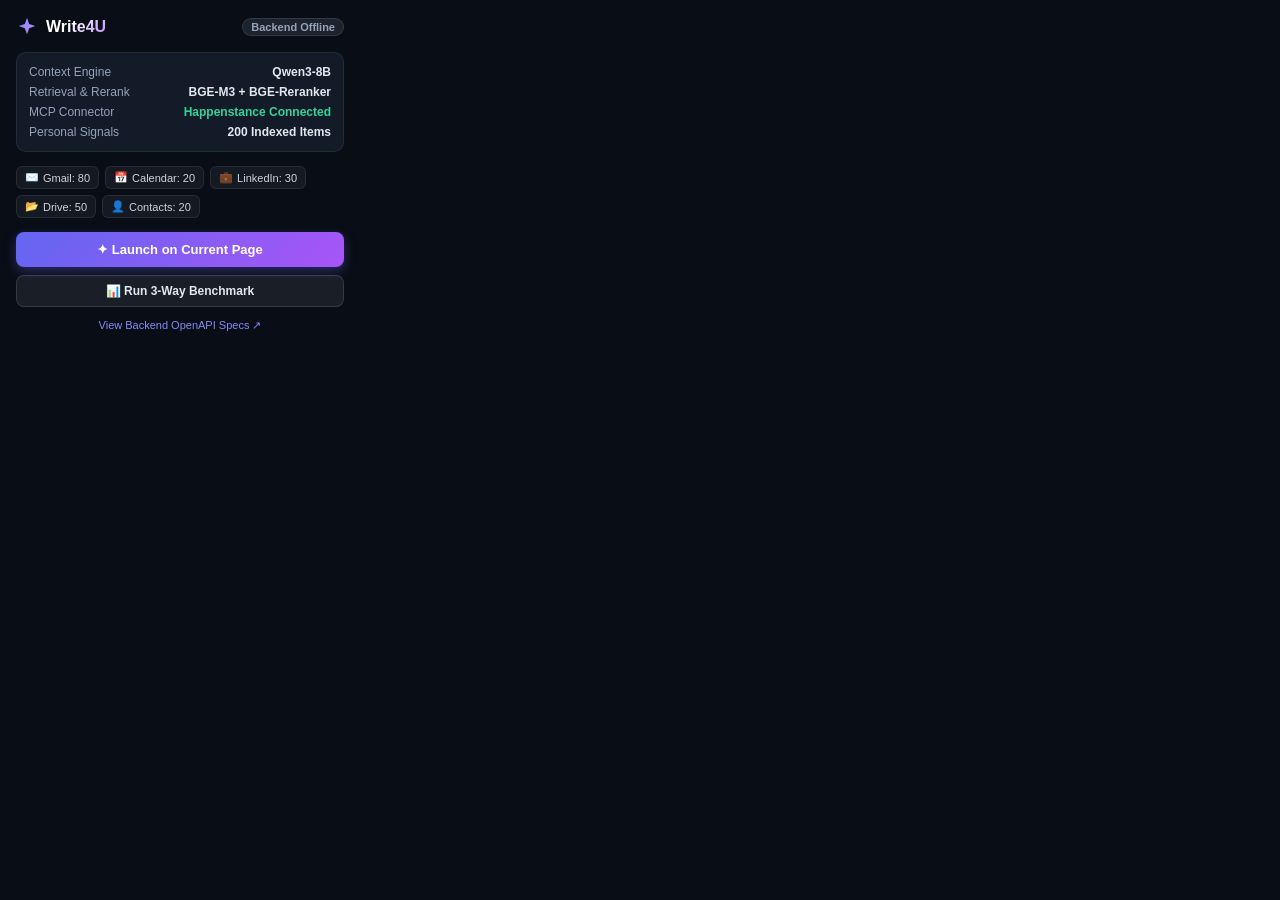
==== extension/popup/popup.html @ 5864dc2b "feat: initial release of Write4U open-weight personal context engine" ====
<!DOCTYPE html>
<html lang="en">
<head>
  <meta charset="UTF-8">
  <title>Write4U Extension</title>
  <link rel="stylesheet" href="popup.css">
</head>
<body>
  <div class="popup-container">
    <div class="popup-header">
      <div class="brand">
        <svg width="22" height="22" viewBox="0 0 24 24" fill="url(#pGrad)">
          <defs>
            <linearGradient id="pGrad" x1="0%" y1="0%" x2="100%" y2="100%">
              <stop offset="0%" stop-color="#818cf8"/>
              <stop offset="100%" stop-color="#c084fc"/>
            </linearGradient>
          </defs>
          <path d="M12 2L14.4 8.6L21 11L14.4 13.4L12 20L9.6 13.4L3 11L9.6 8.6L12 2Z"/>
        </svg>
        <span class="title">Write4U</span>
      </div>
      <span class="badge" id="engine-status">Checking...</span>
    </div>

    <div class="status-card">
      <div class="status-row">
        <span class="label">Context Engine</span>
        <span class="val" id="model-name">Qwen3-8B</span>
      </div>
      <div class="status-row">
        <span class="label">Retrieval & Rerank</span>
        <span class="val">BGE-M3 + BGE-Reranker</span>
      </div>
      <div class="status-row">
        <span class="label">MCP Connector</span>
        <span class="val" style="color: #34d399;">Happenstance Connected</span>
      </div>
      <div class="status-row">
        <span class="label">Personal Signals</span>
        <span class="val">200 Indexed Items</span>
      </div>
    </div>

    <!-- Source Breakdown Pill Grid -->
    <div class="sources-grid">
      <div class="source-chip"><span class="src-icon">✉️</span> Gmail: 80</div>
      <div class="source-chip"><span class="src-icon">📅</span> Calendar: 20</div>
      <div class="source-chip"><span class="src-icon">💼</span> LinkedIn: 30</div>
      <div class="source-chip"><span class="src-icon">📂</span> Drive: 50</div>
      <div class="source-chip"><span class="src-icon">👤</span> Contacts: 20</div>
    </div>

    <div class="action-buttons">
      <button class="primary-btn" id="open-active-tab-btn">
        ✦ Launch on Current Page
      </button>
      <button class="secondary-btn" id="run-benchmark-btn">
        📊 Run 3-Way Benchmark
      </button>
      <a href="http://127.0.0.1:8000/docs" target="_blank" class="text-link">
        View Backend OpenAPI Specs ↗
      </a>
    </div>

    <!-- Live Benchmark Result -->
    <div id="benchmark-view" class="benchmark-container" style="display: none;">
      <div class="bench-title">3-Way Benchmark Evaluation</div>
      <div id="bench-table-wrap"></div>
    </div>
  </div>

  <script src="popup.js"></script>
</body>
</html>
---- extension/popup/popup.css ----
body {
  margin: 0;
  padding: 0;
  width: 360px;
  background-color: #090d16;
  color: #f1f5f9;
  font-family: -apple-system, BlinkMacSystemFont, "Segoe UI", Roboto, sans-serif;
  user-select: none;
}

.popup-container {
  padding: 16px;
  display: flex;
  flex-direction: column;
  gap: 14px;
}

.popup-header {
  display: flex;
  align-items: center;
  justify-content: space-between;
}

.brand {
  display: flex;
  align-items: center;
  gap: 8px;
}

.title {
  font-size: 16px;
  font-weight: 700;
  background: linear-gradient(135deg, #ffffff 40%, #c084fc 100%);
  -webkit-background-clip: text;
  -webkit-text-fill-color: transparent;
}

.badge {
  font-size: 11px;
  font-weight: 600;
  padding: 2px 8px;
  border-radius: 12px;
  background: rgba(148, 163, 184, 0.15);
  color: #94a3b8;
  border: 1px solid rgba(255, 255, 255, 0.1);
}

.badge.online {
  background: rgba(34, 197, 94, 0.15);
  color: #4ade80;
  border-color: rgba(34, 197, 94, 0.3);
}

.status-card {
  background: rgba(30, 41, 59, 0.5);
  border: 1px solid rgba(255, 255, 255, 0.08);
  border-radius: 10px;
  padding: 12px;
  display: flex;
  flex-direction: column;
  gap: 6px;
}

.status-row {
  display: flex;
  justify-content: space-between;
  font-size: 12px;
}

.status-row .label {
  color: #94a3b8;
}

.status-row .val {
  font-weight: 600;
  color: #e2e8f0;
}

.sources-grid {
  display: flex;
  flex-wrap: wrap;
  gap: 6px;
}

.source-chip {
  background: rgba(255, 255, 255, 0.05);
  border: 1px solid rgba(255, 255, 255, 0.08);
  padding: 4px 8px;
  border-radius: 6px;
  font-size: 11px;
  color: #cbd5e1;
  display: flex;
  align-items: center;
  gap: 4px;
}

.action-buttons {
  display: flex;
  flex-direction: column;
  gap: 8px;
}

.primary-btn {
  background: linear-gradient(135deg, #6366f1 0%, #a855f7 100%);
  color: #ffffff;
  border: none;
  font-size: 13px;
  font-weight: 600;
  padding: 10px;
  border-radius: 8px;
  cursor: pointer;
  box-shadow: 0 4px 12px rgba(99, 102, 241, 0.35);
  transition: all 0.15s;
}

.primary-btn:hover {
  filter: brightness(1.1);
}

.secondary-btn {
  background: rgba(255, 255, 255, 0.07);
  border: 1px solid rgba(255, 255, 255, 0.12);
  color: #e2e8f0;
  font-size: 12px;
  font-weight: 600;
  padding: 8px;
  border-radius: 8px;
  cursor: pointer;
  transition: all 0.15s;
}

.secondary-btn:hover {
  background: rgba(255, 255, 255, 0.12);
}

.text-link {
  text-align: center;
  font-size: 11px;
  color: #818cf8;
  text-decoration: none;
  margin-top: 4px;
}

.text-link:hover {
  text-decoration: underline;
}

.benchmark-container {
  background: rgba(15, 23, 42, 0.9);
  border: 1px solid rgba(99, 102, 241, 0.3);
  border-radius: 8px;
  padding: 10px;
  font-size: 11px;
}

.bench-title {
  font-weight: 700;
  color: #c084fc;
  margin-bottom: 6px;
}

.bench-table {
  width: 100%;
  border-collapse: collapse;
  font-size: 10px;
}

.bench-table th, .bench-table td {
  padding: 4px 6px;
  text-align: left;
  border-bottom: 1px solid rgba(255, 255, 255, 0.08);
}

.bench-table th {
  color: #94a3b8;
}
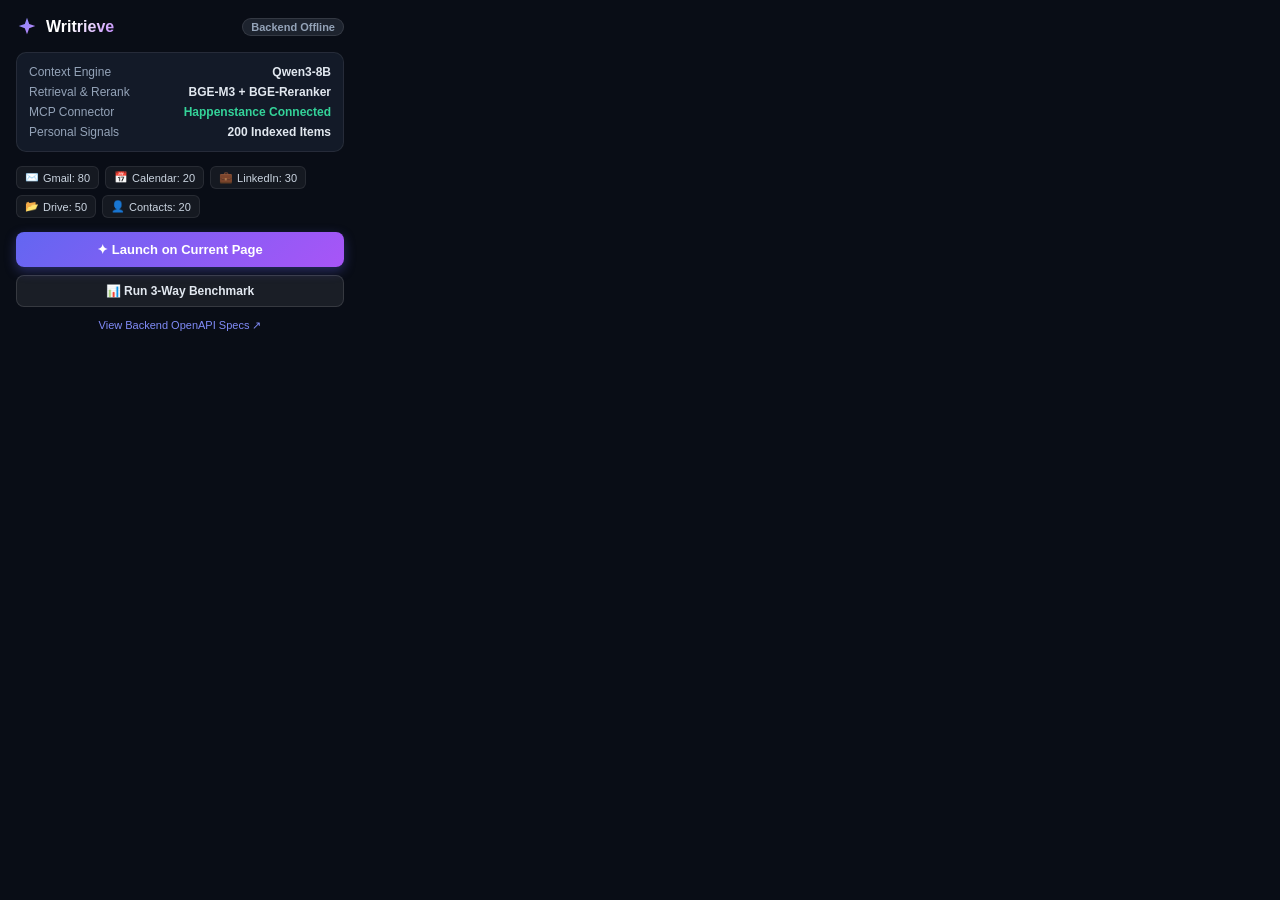
==== commit 21a7a955: "chore: update project and extension branding to Writrieve" ====
--- a/extension/popup/popup.html
+++ b/extension/popup/popup.html
@@ -2,7 +2,7 @@
 <html lang="en">
 <head>
   <meta charset="UTF-8">
-  <title>Write4U Extension</title>
+  <title>Writrieve Extension</title>
   <link rel="stylesheet" href="popup.css">
 </head>
 <body>
@@ -18,7 +18,7 @@
           </defs>
           <path d="M12 2L14.4 8.6L21 11L14.4 13.4L12 20L9.6 13.4L3 11L9.6 8.6L12 2Z"/>
         </svg>
-        <span class="title">Write4U</span>
+        <span class="title">Writrieve</span>
       </div>
       <span class="badge" id="engine-status">Checking...</span>
     </div>
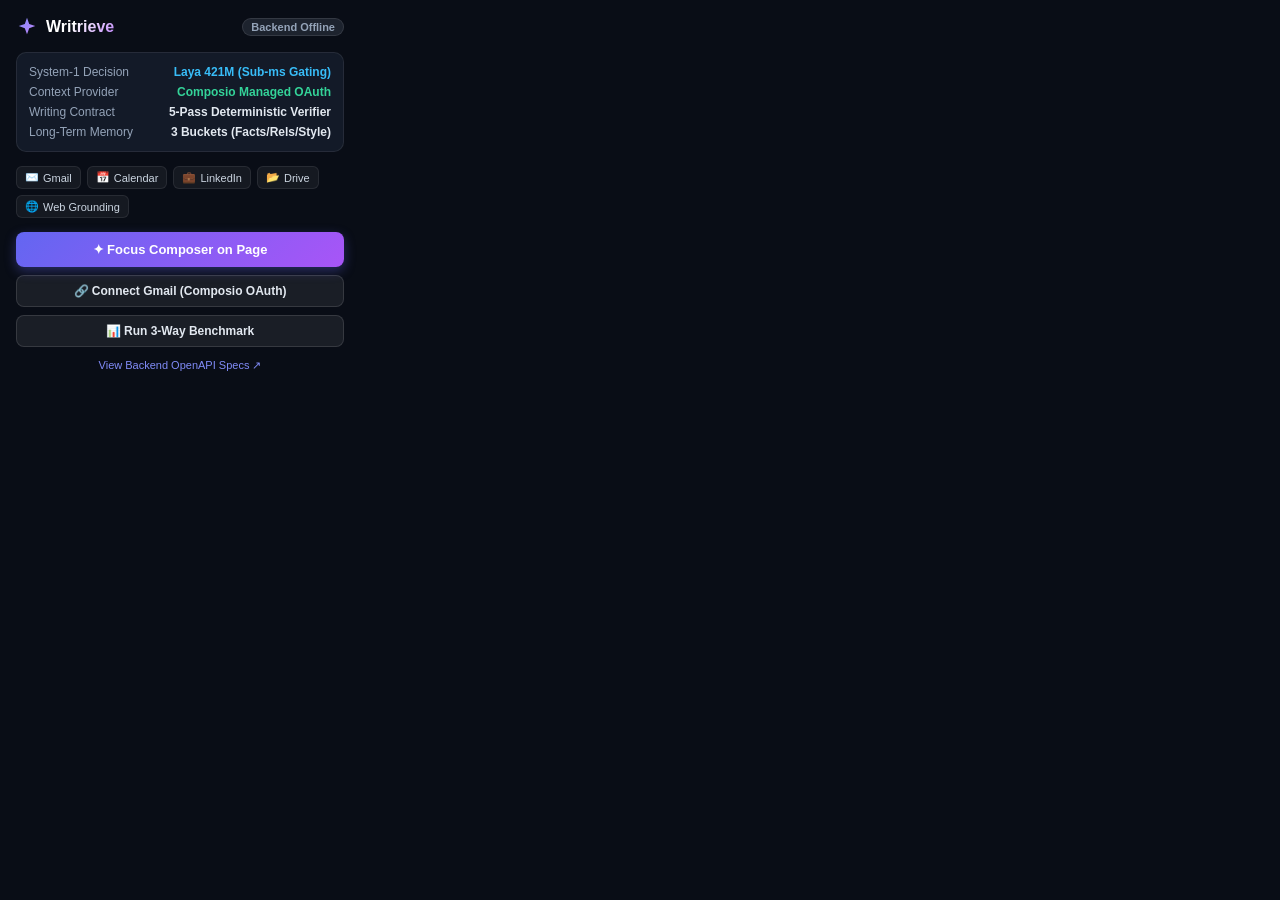
==== commit 81f1c93d: "feat: replace old popup techstack with modern Composio OAuth, Laya System-1, and inline describe bar" ====
--- a/extension/popup/popup.html
+++ b/extension/popup/popup.html
@@ -23,37 +23,41 @@
       <span class="badge" id="engine-status">Checking...</span>
     </div>
 
+    <!-- Modern Architecture Status Card -->
     <div class="status-card">
       <div class="status-row">
-        <span class="label">Context Engine</span>
-        <span class="val" id="model-name">Qwen3-8B</span>
+        <span class="label">System-1 Decision</span>
+        <span class="val" style="color: #38bdf8;">Laya 421M (Sub-ms Gating)</span>
       </div>
       <div class="status-row">
-        <span class="label">Retrieval & Rerank</span>
-        <span class="val">BGE-M3 + BGE-Reranker</span>
+        <span class="label">Context Provider</span>
+        <span class="val" style="color: #34d399;" id="provider-status">Composio Managed OAuth</span>
       </div>
       <div class="status-row">
-        <span class="label">MCP Connector</span>
-        <span class="val" style="color: #34d399;">Happenstance Connected</span>
+        <span class="label">Writing Contract</span>
+        <span class="val">5-Pass Deterministic Verifier</span>
       </div>
       <div class="status-row">
-        <span class="label">Personal Signals</span>
-        <span class="val">200 Indexed Items</span>
+        <span class="label">Long-Term Memory</span>
+        <span class="val" id="memory-stat">3 Buckets (Facts/Rels/Style)</span>
       </div>
     </div>
 
-    <!-- Source Breakdown Pill Grid -->
+    <!-- Active Connected Sources Grid -->
     <div class="sources-grid">
-      <div class="source-chip"><span class="src-icon">✉️</span> Gmail: 80</div>
-      <div class="source-chip"><span class="src-icon">📅</span> Calendar: 20</div>
-      <div class="source-chip"><span class="src-icon">💼</span> LinkedIn: 30</div>
-      <div class="source-chip"><span class="src-icon">📂</span> Drive: 50</div>
-      <div class="source-chip"><span class="src-icon">👤</span> Contacts: 20</div>
+      <div class="source-chip"><span class="src-icon">✉️</span> Gmail</div>
+      <div class="source-chip"><span class="src-icon">📅</span> Calendar</div>
+      <div class="source-chip"><span class="src-icon">💼</span> LinkedIn</div>
+      <div class="source-chip"><span class="src-icon">📂</span> Drive</div>
+      <div class="source-chip"><span class="src-icon">🌐</span> Web Grounding</div>
     </div>
 
     <div class="action-buttons">
       <button class="primary-btn" id="open-active-tab-btn">
-        ✦ Launch on Current Page
+        ✦ Focus Composer on Page
+      </button>
+      <button class="secondary-btn" id="connect-composio-btn">
+        🔗 Connect Gmail (Composio OAuth)
       </button>
       <button class="secondary-btn" id="run-benchmark-btn">
         📊 Run 3-Way Benchmark
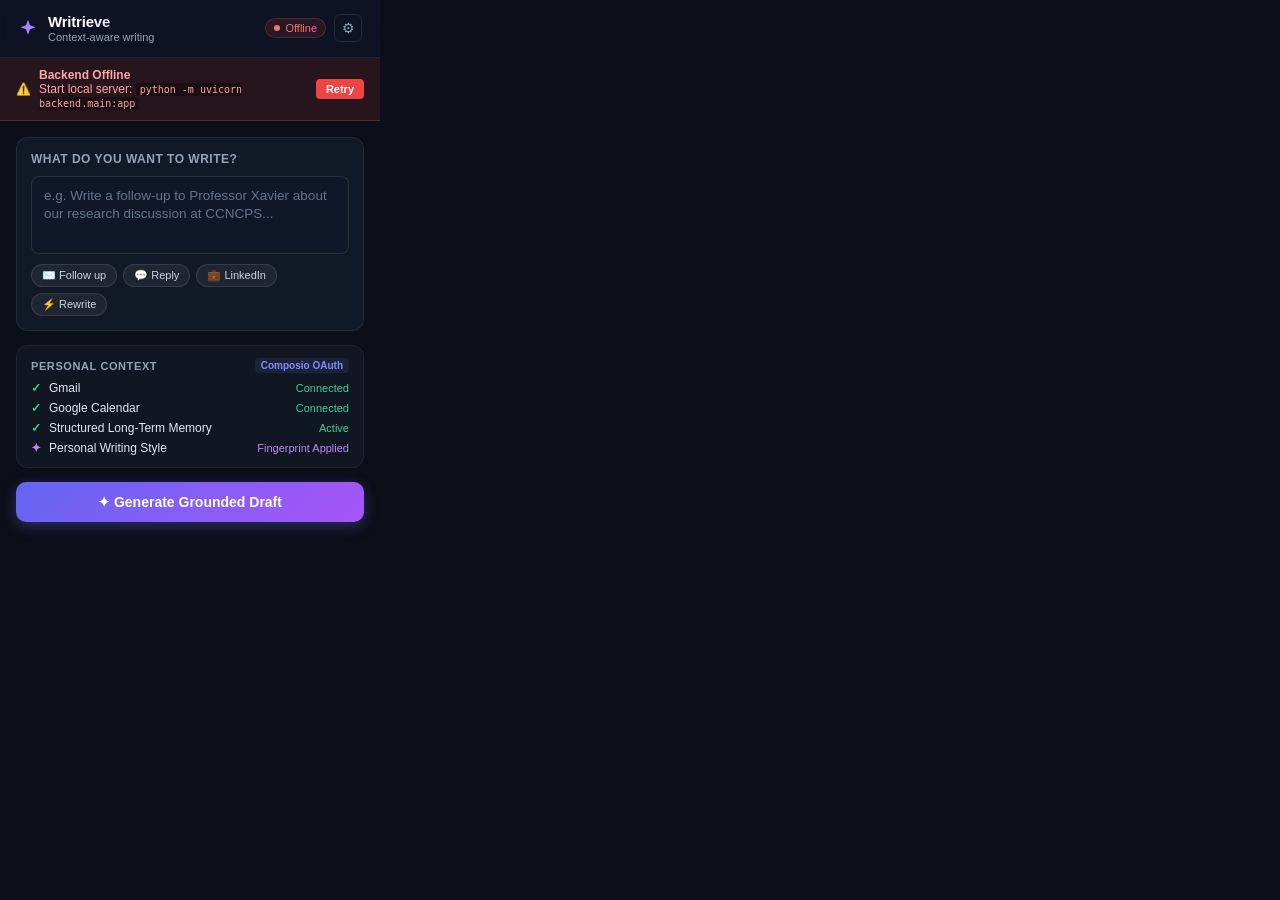
==== commit 338bee54: "feat: complete UI/UX overhaul with 3-state AI writing workspace, zero browser alerts, and drawer set" ====
--- a/extension/popup/popup.html
+++ b/extension/popup/popup.html
@@ -2,76 +2,264 @@
 <html lang="en">
 <head>
   <meta charset="UTF-8">
-  <title>Writrieve Extension</title>
+  <title>Writrieve — Context-Aware Writing</title>
   <link rel="stylesheet" href="popup.css">
 </head>
 <body>
-  <div class="popup-container">
-    <div class="popup-header">
-      <div class="brand">
-        <svg width="22" height="22" viewBox="0 0 24 24" fill="url(#pGrad)">
+  <div class="popup-wrapper">
+    <!-- Top Header -->
+    <header class="app-header">
+      <div class="brand-group">
+        <svg class="brand-icon" width="20" height="20" viewBox="0 0 24 24" fill="url(#brandGrad)">
           <defs>
-            <linearGradient id="pGrad" x1="0%" y1="0%" x2="100%" y2="100%">
+            <linearGradient id="brandGrad" x1="0%" y1="0%" x2="100%" y2="100%">
               <stop offset="0%" stop-color="#818cf8"/>
               <stop offset="100%" stop-color="#c084fc"/>
             </linearGradient>
           </defs>
           <path d="M12 2L14.4 8.6L21 11L14.4 13.4L12 20L9.6 13.4L3 11L9.6 8.6L12 2Z"/>
         </svg>
-        <span class="title">Writrieve</span>
-      </div>
-      <span class="badge" id="engine-status">Checking...</span>
+        <div>
+          <h1 class="brand-name">Writrieve</h1>
+          <span class="brand-sub">Context-aware writing</span>
+        </div>
+      </div>
+
+      <div class="header-actions">
+        <span class="status-indicator online" id="status-indicator">
+          <span class="status-dot"></span>
+          <span id="status-text">Ready</span>
+        </span>
+        <button class="icon-btn" id="toggle-settings-btn" title="Settings & Developer Tools">⚙</button>
+      </div>
+    </header>
+
+    <!-- Inline Offline Banner (Only visible if backend is unreachable) -->
+    <div class="inline-offline-banner" id="offline-banner" style="display: none;">
+      <div class="banner-content">
+        <span class="banner-icon">⚠️</span>
+        <div>
+          <strong>Backend Offline</strong>
+          <p>Start local server: <code>python -m uvicorn backend.main:app</code></p>
+        </div>
+      </div>
+      <button class="banner-retry-btn" id="retry-backend-btn">Retry</button>
     </div>
 
-    <!-- Modern Architecture Status Card -->
-    <div class="status-card">
-      <div class="status-row">
-        <span class="label">System-1 Decision</span>
-        <span class="val" style="color: #38bdf8;">Laya 421M (Sub-ms Gating)</span>
-      </div>
-      <div class="status-row">
-        <span class="label">Context Provider</span>
-        <span class="val" style="color: #34d399;" id="provider-status">Composio Managed OAuth</span>
-      </div>
-      <div class="status-row">
-        <span class="label">Writing Contract</span>
-        <span class="val">5-Pass Deterministic Verifier</span>
-      </div>
-      <div class="status-row">
-        <span class="label">Long-Term Memory</span>
-        <span class="val" id="memory-stat">3 Buckets (Facts/Rels/Style)</span>
-      </div>
-    </div>
-
-    <!-- Active Connected Sources Grid -->
-    <div class="sources-grid">
-      <div class="source-chip"><span class="src-icon">✉️</span> Gmail</div>
-      <div class="source-chip"><span class="src-icon">📅</span> Calendar</div>
-      <div class="source-chip"><span class="src-icon">💼</span> LinkedIn</div>
-      <div class="source-chip"><span class="src-icon">📂</span> Drive</div>
-      <div class="source-chip"><span class="src-icon">🌐</span> Web Grounding</div>
-    </div>
-
-    <div class="action-buttons">
-      <button class="primary-btn" id="open-active-tab-btn">
-        ✦ Focus Composer on Page
-      </button>
-      <button class="secondary-btn" id="connect-composio-btn">
-        🔗 Connect Gmail (Composio OAuth)
-      </button>
-      <button class="secondary-btn" id="run-benchmark-btn">
-        📊 Run 3-Way Benchmark
-      </button>
-      <a href="http://127.0.0.1:8000/docs" target="_blank" class="text-link">
-        View Backend OpenAPI Specs ↗
-      </a>
-    </div>
-
-    <!-- Live Benchmark Result -->
-    <div id="benchmark-view" class="benchmark-container" style="display: none;">
-      <div class="bench-title">3-Way Benchmark Evaluation</div>
-      <div id="bench-table-wrap"></div>
-    </div>
+    <!-- Inline Toast Notification (Non-blocking) -->
+    <div class="inline-toast" id="inline-toast" style="display: none;"></div>
+
+    <!-- MAIN VIEW CONTAINER -->
+    <main class="main-container" id="main-view">
+      
+      <!-- STATE 1: EMPTY / INPUT STATE -->
+      <section class="state-panel active" id="state-input">
+        <div class="input-card">
+          <label class="card-label">What do you want to write?</label>
+          <textarea 
+            id="task-prompt-input" 
+            class="task-textarea" 
+            placeholder="e.g. Write a follow-up to Professor Xavier about our research discussion at CCNCPS..."
+            rows="3"
+          ></textarea>
+          
+          <div class="quick-actions">
+            <button class="action-chip" data-prompt="Follow up with Professor Xavier regarding our research discussion at CCNCPS.">✉️ Follow up</button>
+            <button class="action-chip" data-prompt="Reply confirming I reviewed the latest benchmark results and propose a sync.">💬 Reply</button>
+            <button class="action-chip" data-prompt="Write a concise LinkedIn post about presenting FieldChain at CCNCPS in Dubai.">💼 LinkedIn</button>
+            <button class="action-chip" data-prompt="Rewrite this message to be more concise and academic.">⚡ Rewrite</button>
+          </div>
+        </div>
+
+        <!-- Live Context Summary Card -->
+        <div class="context-card">
+          <div class="context-header">
+            <span class="context-title">PERSONAL CONTEXT</span>
+            <span class="context-badge">Composio OAuth</span>
+          </div>
+
+          <div class="context-items-list">
+            <div class="context-item">
+              <span class="item-check">✓</span>
+              <span class="item-name">Gmail</span>
+              <span class="item-status connected">Connected</span>
+            </div>
+            <div class="context-item">
+              <span class="item-check">✓</span>
+              <span class="item-name">Google Calendar</span>
+              <span class="item-status connected">Connected</span>
+            </div>
+            <div class="context-item">
+              <span class="item-check">✓</span>
+              <span class="item-name">Structured Long-Term Memory</span>
+              <span class="item-status connected" id="memory-pill">Active</span>
+            </div>
+            <div class="context-item">
+              <span class="item-sparkle">✦</span>
+              <span class="item-name">Personal Writing Style</span>
+              <span class="item-status style">Fingerprint Applied</span>
+            </div>
+          </div>
+        </div>
+
+        <button class="primary-cta-btn" id="generate-draft-btn">
+          <span>✦ Generate Grounded Draft</span>
+        </button>
+      </section>
+
+      <!-- STATE 2: THINKING / PROGRESS STATE -->
+      <section class="state-panel" id="state-thinking" style="display: none;">
+        <div class="thinking-header">
+          <div class="thinking-spinner"></div>
+          <div>
+            <h2 class="thinking-title" id="thinking-task-name">Retrieving your context...</h2>
+            <p class="thinking-sub">Grounded via Composio and verified evidence</p>
+          </div>
+        </div>
+
+        <div class="steps-checklist">
+          <div class="step-row done" id="step-1">
+            <span class="step-icon">✓</span>
+            <span class="step-label">Task understood & blueprint configured</span>
+          </div>
+          <div class="step-row done" id="step-2">
+            <span class="step-icon">✓</span>
+            <span class="step-label" id="step-gmail-text">Found 3 relevant emails in Gmail</span>
+          </div>
+          <div class="step-row done" id="step-3">
+            <span class="step-icon">✓</span>
+            <span class="step-label" id="step-cal-text">Found 1 calendar event (CCNCPS Dubai)</span>
+          </div>
+          <div class="step-row done" id="step-4">
+            <span class="step-icon">✓</span>
+            <span class="step-label">Matched personal writing habits & tone</span>
+          </div>
+          <div class="step-row active" id="step-5">
+            <span class="step-icon">◐</span>
+            <span class="step-label">Compiling writing contract & verifying claims...</span>
+          </div>
+        </div>
+
+        <div class="context-used-box">
+          <span class="context-used-title">Evidence Gathered</span>
+          <div class="context-pill-tags" id="thinking-pill-tags">
+            <span class="evidence-pill">Gmail × 3</span>
+            <span class="evidence-pill">Calendar × 1</span>
+            <span class="evidence-pill">Memory Facts</span>
+            <span class="evidence-pill">CCNCPS 2026</span>
+          </div>
+        </div>
+      </section>
+
+      <!-- STATE 3: RESULT / VERIFIED DRAFT STATE -->
+      <section class="state-panel" id="state-result" style="display: none;">
+        <div class="result-header">
+          <span class="result-badge" id="result-type-badge">Grounded Draft</span>
+          <button class="back-link-btn" id="result-new-prompt-btn">← New Prompt</button>
+        </div>
+
+        <div class="draft-display-box" id="result-draft-content" contenteditable="true">
+          <!-- Populated dynamically -->
+        </div>
+
+        <div class="verification-strip">
+          <div class="verify-badge">
+            <span class="verify-check">✓</span>
+            <span>Verified against your context (Zero Hallucination)</span>
+          </div>
+          <div class="verify-sources" id="verify-sources-text">
+            Sources: Gmail · Calendar · Memory Triad
+          </div>
+        </div>
+
+        <div class="result-actions">
+          <button class="primary-cta-btn" id="insert-into-page-btn">
+            ✦ Insert into Page
+          </button>
+          <div class="secondary-actions-row">
+            <button class="secondary-action-btn" id="copy-draft-btn">📋 Copy</button>
+            <button class="secondary-action-btn" id="regenerate-draft-btn">🔄 Regenerate</button>
+          </div>
+        </div>
+      </section>
+    </main>
+
+    <!-- SETTINGS & DEVELOPER VIEW (Drawer) -->
+    <aside class="settings-drawer" id="settings-view" style="display: none;">
+      <div class="settings-header">
+        <h2>Settings & Developer</h2>
+        <button class="icon-btn" id="close-settings-btn">&times;</button>
+      </div>
+
+      <div class="settings-content">
+        <!-- Section: Connected Accounts -->
+        <div class="settings-section">
+          <h3>Connected Accounts</h3>
+          <p class="section-desc">Manage OAuth access via Composio platform</p>
+          
+          <div class="settings-row">
+            <div>
+              <strong>Gmail</strong>
+              <div class="sub-text">Read-only message retrieval</div>
+            </div>
+            <button class="setting-btn" id="oauth-connect-gmail-btn">Connect (OAuth)</button>
+          </div>
+
+          <div class="settings-row">
+            <div>
+              <strong>Google Calendar</strong>
+              <div class="sub-text">Event & meeting context</div>
+            </div>
+            <span class="setting-badge-connected">Authorized</span>
+          </div>
+
+          <div class="settings-row">
+            <div>
+              <strong>Google Drive</strong>
+              <div class="sub-text">Documents & research notes</div>
+            </div>
+            <span class="setting-badge-connected">Authorized</span>
+          </div>
+        </div>
+
+        <!-- Section: Long-Term Memory -->
+        <div class="settings-section">
+          <h3>Memory Triad</h3>
+          <p class="section-desc">Locally stored facts, relationships, and writing habits</p>
+          <div class="memory-stats-grid" id="settings-memory-stats">
+            <div class="mem-stat-card">
+              <span class="mem-stat-num" id="mem-facts-count">3</span>
+              <span class="mem-stat-label">Facts</span>
+            </div>
+            <div class="mem-stat-card">
+              <span class="mem-stat-num" id="mem-rels-count">2</span>
+              <span class="mem-stat-label">Entities</span>
+            </div>
+            <div class="mem-stat-card">
+              <span class="mem-stat-num" id="mem-style-count">7</span>
+              <span class="mem-stat-label">Style Traits</span>
+            </div>
+          </div>
+        </div>
+
+        <!-- Section: Developer & Benchmarks -->
+        <div class="settings-section">
+          <h3>Developer & Benchmarks</h3>
+          <p class="section-desc">Inspection, benchmark evaluation, and API endpoints</p>
+
+          <div class="dev-actions">
+            <button class="secondary-action-btn" id="run-benchmark-btn">
+              📊 Run 3-Way Benchmark
+            </button>
+            <a href="http://127.0.0.1:8000/docs" target="_blank" class="dev-link">
+              Open FastAPI Swagger Docs ↗
+            </a>
+          </div>
+
+          <div id="benchmark-results-wrap" style="display: none; margin-top: 10px;"></div>
+        </div>
+      </div>
+    </aside>
   </div>
 
   <script src="popup.js"></script>
--- a/extension/popup/popup.css
+++ b/extension/popup/popup.css
@@ -1,176 +1,690 @@
-body {
+/* ==========================================================================
+   Writrieve Extension Popup - Modern AI Writing Instrument
+   ========================================================================== */
+
+* {
+  box-sizing: border-box;
   margin: 0;
   padding: 0;
-  width: 360px;
-  background-color: #090d16;
+}
+
+body {
+  width: 380px;
+  min-height: 520px;
+  background-color: #0b0f19;
   color: #f1f5f9;
-  font-family: -apple-system, BlinkMacSystemFont, "Segoe UI", Roboto, sans-serif;
+  font-family: -apple-system, BlinkMacSystemFont, "Inter", "Segoe UI", Roboto, sans-serif;
+  -webkit-font-smoothing: antialiased;
   user-select: none;
-}
-
-.popup-container {
-  padding: 16px;
-  display: flex;
-  flex-direction: column;
-  gap: 14px;
-}
-
-.popup-header {
+  overflow-x: hidden;
+}
+
+.popup-wrapper {
+  display: flex;
+  flex-direction: column;
+  height: 100%;
+  position: relative;
+}
+
+/* Header */
+.app-header {
   display: flex;
   align-items: center;
   justify-content: space-between;
-}
-
-.brand {
-  display: flex;
-  align-items: center;
-  gap: 8px;
-}
-
-.title {
-  font-size: 16px;
+  padding: 14px 18px;
+  border-bottom: 1px solid rgba(255, 255, 255, 0.08);
+  background: rgba(15, 23, 42, 0.6);
+  backdrop-filter: blur(8px);
+}
+
+.brand-group {
+  display: flex;
+  align-items: center;
+  gap: 10px;
+}
+
+.brand-icon {
+  flex-shrink: 0;
+}
+
+.brand-name {
+  font-size: 15px;
   font-weight: 700;
+  letter-spacing: -0.2px;
   background: linear-gradient(135deg, #ffffff 40%, #c084fc 100%);
   -webkit-background-clip: text;
   -webkit-text-fill-color: transparent;
-}
-
-.badge {
-  font-size: 11px;
-  font-weight: 600;
-  padding: 2px 8px;
+  line-height: 1.1;
+}
+
+.brand-sub {
+  font-size: 11px;
+  color: #94a3b8;
+  display: block;
+}
+
+.header-actions {
+  display: flex;
+  align-items: center;
+  gap: 8px;
+}
+
+.status-indicator {
+  display: inline-flex;
+  align-items: center;
+  gap: 5px;
+  font-size: 11px;
+  font-weight: 500;
+  padding: 3px 8px;
   border-radius: 12px;
-  background: rgba(148, 163, 184, 0.15);
-  color: #94a3b8;
+  background: rgba(52, 211, 153, 0.12);
+  color: #34d399;
+  border: 1px solid rgba(52, 211, 153, 0.25);
+}
+
+.status-indicator.offline {
+  background: rgba(239, 68, 68, 0.12);
+  color: #f87171;
+  border-color: rgba(239, 68, 68, 0.25);
+}
+
+.status-dot {
+  width: 6px;
+  height: 6px;
+  border-radius: 50%;
+  background-color: currentColor;
+}
+
+.icon-btn {
+  background: transparent;
   border: 1px solid rgba(255, 255, 255, 0.1);
-}
-
-.badge.online {
-  background: rgba(34, 197, 94, 0.15);
-  color: #4ade80;
-  border-color: rgba(34, 197, 94, 0.3);
-}
-
-.status-card {
-  background: rgba(30, 41, 59, 0.5);
+  color: #94a3b8;
+  width: 28px;
+  height: 28px;
+  border-radius: 6px;
+  display: flex;
+  align-items: center;
+  justify-content: center;
+  cursor: pointer;
+  transition: all 0.15s ease;
+  font-size: 14px;
+}
+
+.icon-btn:hover {
+  background: rgba(255, 255, 255, 0.08);
+  color: #f1f5f9;
+}
+
+/* Offline Notice Banner */
+.inline-offline-banner {
+  background: rgba(239, 68, 68, 0.12);
+  border-bottom: 1px solid rgba(239, 68, 68, 0.3);
+  padding: 10px 16px;
+  display: flex;
+  align-items: center;
+  justify-content: space-between;
+  font-size: 12px;
+  color: #fca5a5;
+}
+
+.banner-content {
+  display: flex;
+  align-items: center;
+  gap: 8px;
+}
+
+.banner-content code {
+  font-size: 10px;
+  background: rgba(0, 0, 0, 0.3);
+  padding: 1px 4px;
+  border-radius: 4px;
+}
+
+.banner-retry-btn {
+  background: #ef4444;
+  color: white;
+  border: none;
+  padding: 4px 10px;
+  border-radius: 4px;
+  font-size: 11px;
+  font-weight: 600;
+  cursor: pointer;
+}
+
+/* Toast */
+.inline-toast {
+  position: absolute;
+  top: 55px;
+  left: 50%;
+  transform: translateX(-50%);
+  background: #1e293b;
+  border: 1px solid #38bdf8;
+  color: #f0f9ff;
+  font-size: 12px;
+  padding: 6px 14px;
+  border-radius: 20px;
+  box-shadow: 0 4px 14px rgba(0, 0, 0, 0.4);
+  z-index: 999;
+  animation: toastFade 0.2s ease-out;
+}
+
+@keyframes toastFade {
+  from { opacity: 0; transform: translate(-50%, -8px); }
+  to { opacity: 1; transform: translate(-50%, 0); }
+}
+
+/* Main Container */
+.main-container {
+  padding: 16px;
+  flex: 1;
+}
+
+.state-panel {
+  display: flex;
+  flex-direction: column;
+  gap: 14px;
+}
+
+/* Card: Input */
+.input-card {
+  background: rgba(30, 41, 59, 0.4);
   border: 1px solid rgba(255, 255, 255, 0.08);
-  border-radius: 10px;
-  padding: 12px;
-  display: flex;
-  flex-direction: column;
-  gap: 6px;
-}
-
-.status-row {
-  display: flex;
-  justify-content: space-between;
-  font-size: 12px;
-}
-
-.status-row .label {
-  color: #94a3b8;
-}
-
-.status-row .val {
-  font-weight: 600;
-  color: #e2e8f0;
-}
-
-.sources-grid {
+  border-radius: 12px;
+  padding: 14px;
+  display: flex;
+  flex-direction: column;
+  gap: 10px;
+}
+
+.card-label {
+  font-size: 12px;
+  font-weight: 600;
+  color: #94a3b8;
+  text-transform: uppercase;
+  letter-spacing: 0.5px;
+}
+
+.task-textarea {
+  background: rgba(15, 23, 42, 0.6);
+  border: 1px solid rgba(255, 255, 255, 0.1);
+  border-radius: 8px;
+  padding: 10px 12px;
+  color: #f8fafc;
+  font-family: inherit;
+  font-size: 13.5px;
+  line-height: 1.4;
+  resize: none;
+  outline: none;
+  transition: border-color 0.15s ease;
+}
+
+.task-textarea:focus {
+  border-color: #818cf8;
+  box-shadow: 0 0 0 2px rgba(129, 140, 248, 0.2);
+}
+
+.task-textarea::placeholder {
+  color: #64748b;
+}
+
+.quick-actions {
   display: flex;
   flex-wrap: wrap;
   gap: 6px;
 }
 
-.source-chip {
-  background: rgba(255, 255, 255, 0.05);
-  border: 1px solid rgba(255, 255, 255, 0.08);
-  padding: 4px 8px;
-  border-radius: 6px;
-  font-size: 11px;
+.action-chip {
+  background: rgba(255, 255, 255, 0.06);
+  border: 1px solid rgba(255, 255, 255, 0.1);
   color: #cbd5e1;
-  display: flex;
-  align-items: center;
-  gap: 4px;
-}
-
-.action-buttons {
-  display: flex;
-  flex-direction: column;
-  gap: 8px;
-}
-
-.primary-btn {
+  font-size: 11px;
+  padding: 4px 10px;
+  border-radius: 14px;
+  cursor: pointer;
+  transition: all 0.15s ease;
+}
+
+.action-chip:hover {
+  background: rgba(255, 255, 255, 0.12);
+  color: #ffffff;
+  border-color: rgba(255, 255, 255, 0.2);
+}
+
+/* Context Summary Card */
+.context-card {
+  background: rgba(30, 41, 59, 0.3);
+  border: 1px solid rgba(255, 255, 255, 0.06);
+  border-radius: 12px;
+  padding: 12px 14px;
+  display: flex;
+  flex-direction: column;
+  gap: 8px;
+}
+
+.context-header {
+  display: flex;
+  justify-content: space-between;
+  align-items: center;
+}
+
+.context-title {
+  font-size: 11px;
+  font-weight: 700;
+  color: #94a3b8;
+  letter-spacing: 0.6px;
+}
+
+.context-badge {
+  font-size: 10px;
+  font-weight: 600;
+  color: #818cf8;
+  background: rgba(129, 140, 248, 0.1);
+  padding: 2px 6px;
+  border-radius: 4px;
+}
+
+.context-items-list {
+  display: flex;
+  flex-direction: column;
+  gap: 6px;
+}
+
+.context-item {
+  display: flex;
+  align-items: center;
+  font-size: 12px;
+  color: #e2e8f0;
+}
+
+.item-check {
+  color: #34d399;
+  font-weight: bold;
+  margin-right: 8px;
+}
+
+.item-sparkle {
+  color: #c084fc;
+  font-weight: bold;
+  margin-right: 8px;
+}
+
+.item-name {
+  flex: 1;
+}
+
+.item-status {
+  font-size: 11px;
+  color: #94a3b8;
+}
+
+.item-status.connected {
+  color: #34d399;
+}
+
+.item-status.style {
+  color: #c084fc;
+}
+
+/* Buttons */
+.primary-cta-btn {
   background: linear-gradient(135deg, #6366f1 0%, #a855f7 100%);
   color: #ffffff;
   border: none;
-  font-size: 13px;
-  font-weight: 600;
-  padding: 10px;
+  border-radius: 10px;
+  padding: 12px;
+  font-size: 14px;
+  font-weight: 600;
+  cursor: pointer;
+  box-shadow: 0 4px 14px rgba(99, 102, 241, 0.35);
+  transition: all 0.2s ease;
+  display: flex;
+  align-items: center;
+  justify-content: center;
+  gap: 8px;
+}
+
+.primary-cta-btn:hover {
+  transform: translateY(-1px);
+  box-shadow: 0 6px 20px rgba(168, 85, 247, 0.45);
+}
+
+.primary-cta-btn:disabled {
+  opacity: 0.6;
+  cursor: not-allowed;
+  transform: none;
+}
+
+/* STATE 2: THINKING */
+.thinking-header {
+  display: flex;
+  align-items: center;
+  gap: 12px;
+  padding: 8px 0;
+}
+
+.thinking-spinner {
+  width: 24px;
+  height: 24px;
+  border: 3px solid rgba(129, 140, 248, 0.2);
+  border-top-color: #818cf8;
+  border-radius: 50%;
+  animation: spin 0.8s linear infinite;
+  flex-shrink: 0;
+}
+
+@keyframes spin {
+  to { transform: rotate(360deg); }
+}
+
+.thinking-title {
+  font-size: 14px;
+  font-weight: 600;
+  color: #f1f5f9;
+}
+
+.thinking-sub {
+  font-size: 12px;
+  color: #94a3b8;
+}
+
+.steps-checklist {
+  background: rgba(30, 41, 59, 0.4);
+  border: 1px solid rgba(255, 255, 255, 0.08);
+  border-radius: 12px;
+  padding: 14px;
+  display: flex;
+  flex-direction: column;
+  gap: 10px;
+}
+
+.step-row {
+  display: flex;
+  align-items: center;
+  gap: 10px;
+  font-size: 12.5px;
+  color: #64748b;
+  transition: color 0.2s ease;
+}
+
+.step-row.done {
+  color: #e2e8f0;
+}
+
+.step-row.done .step-icon {
+  color: #34d399;
+}
+
+.step-row.active {
+  color: #818cf8;
+  font-weight: 600;
+}
+
+.step-row.active .step-icon {
+  color: #818cf8;
+  animation: pulse 1s infinite alternate;
+}
+
+@keyframes pulse {
+  from { opacity: 0.4; }
+  to { opacity: 1; }
+}
+
+.context-used-box {
+  background: rgba(15, 23, 42, 0.5);
+  border: 1px solid rgba(255, 255, 255, 0.06);
+  border-radius: 10px;
+  padding: 10px 12px;
+}
+
+.context-used-title {
+  font-size: 11px;
+  font-weight: 600;
+  color: #94a3b8;
+  display: block;
+  margin-bottom: 6px;
+}
+
+.context-pill-tags {
+  display: flex;
+  flex-wrap: wrap;
+  gap: 6px;
+}
+
+.evidence-pill {
+  font-size: 11px;
+  background: rgba(99, 102, 241, 0.15);
+  color: #a5b4fc;
+  border: 1px solid rgba(99, 102, 241, 0.3);
+  padding: 2px 8px;
+  border-radius: 12px;
+}
+
+/* STATE 3: RESULT */
+.result-header {
+  display: flex;
+  justify-content: space-between;
+  align-items: center;
+}
+
+.result-badge {
+  font-size: 12px;
+  font-weight: 600;
+  color: #818cf8;
+  background: rgba(129, 140, 248, 0.12);
+  padding: 3px 8px;
+  border-radius: 6px;
+}
+
+.back-link-btn {
+  background: transparent;
+  border: none;
+  color: #94a3b8;
+  font-size: 12px;
+  cursor: pointer;
+}
+
+.back-link-btn:hover {
+  color: #f1f5f9;
+}
+
+.draft-display-box {
+  background: rgba(15, 23, 42, 0.7);
+  border: 1px solid rgba(255, 255, 255, 0.12);
+  border-radius: 10px;
+  padding: 12px 14px;
+  font-size: 13.5px;
+  line-height: 1.5;
+  color: #f8fafc;
+  max-height: 200px;
+  overflow-y: auto;
+  white-space: pre-wrap;
+  outline: none;
+}
+
+.draft-display-box:focus {
+  border-color: #818cf8;
+}
+
+.verification-strip {
+  background: rgba(52, 211, 153, 0.08);
+  border: 1px solid rgba(52, 211, 153, 0.25);
   border-radius: 8px;
-  cursor: pointer;
-  box-shadow: 0 4px 12px rgba(99, 102, 241, 0.35);
-  transition: all 0.15s;
-}
-
-.primary-btn:hover {
-  filter: brightness(1.1);
-}
-
-.secondary-btn {
-  background: rgba(255, 255, 255, 0.07);
+  padding: 8px 12px;
+  display: flex;
+  flex-direction: column;
+  gap: 3px;
+}
+
+.verify-badge {
+  display: flex;
+  align-items: center;
+  gap: 6px;
+  font-size: 12px;
+  font-weight: 600;
+  color: #34d399;
+}
+
+.verify-sources {
+  font-size: 11px;
+  color: #94a3b8;
+}
+
+.result-actions {
+  display: flex;
+  flex-direction: column;
+  gap: 8px;
+}
+
+.secondary-actions-row {
+  display: flex;
+  gap: 8px;
+}
+
+.secondary-action-btn {
+  flex: 1;
+  background: rgba(255, 255, 255, 0.06);
   border: 1px solid rgba(255, 255, 255, 0.12);
   color: #e2e8f0;
-  font-size: 12px;
-  font-weight: 600;
   padding: 8px;
   border-radius: 8px;
+  font-size: 12px;
+  font-weight: 600;
   cursor: pointer;
-  transition: all 0.15s;
-}
-
-.secondary-btn:hover {
+  transition: all 0.15s ease;
+}
+
+.secondary-action-btn:hover {
   background: rgba(255, 255, 255, 0.12);
-}
-
-.text-link {
+  color: #ffffff;
+}
+
+/* SETTINGS DRAWER */
+.settings-drawer {
+  position: absolute;
+  inset: 0;
+  background: #0b0f19;
+  z-index: 100;
+  display: flex;
+  flex-direction: column;
+  overflow-y: auto;
+}
+
+.settings-header {
+  display: flex;
+  justify-content: space-between;
+  align-items: center;
+  padding: 14px 18px;
+  border-bottom: 1px solid rgba(255, 255, 255, 0.08);
+}
+
+.settings-header h2 {
+  font-size: 15px;
+  font-weight: 700;
+}
+
+.settings-content {
+  padding: 16px;
+  display: flex;
+  flex-direction: column;
+  gap: 18px;
+}
+
+.settings-section h3 {
+  font-size: 13px;
+  font-weight: 700;
+  color: #f1f5f9;
+  margin-bottom: 2px;
+}
+
+.section-desc {
+  font-size: 11px;
+  color: #94a3b8;
+  margin-bottom: 10px;
+}
+
+.settings-row {
+  display: flex;
+  justify-content: space-between;
+  align-items: center;
+  padding: 8px 0;
+  border-bottom: 1px solid rgba(255, 255, 255, 0.04);
+  font-size: 12px;
+}
+
+.sub-text {
+  font-size: 10px;
+  color: #64748b;
+}
+
+.setting-btn {
+  background: #6366f1;
+  color: white;
+  border: none;
+  padding: 4px 10px;
+  border-radius: 6px;
+  font-size: 11px;
+  font-weight: 600;
+  cursor: pointer;
+}
+
+.setting-badge-connected {
+  font-size: 11px;
+  color: #34d399;
+  background: rgba(52, 211, 153, 0.12);
+  padding: 2px 6px;
+  border-radius: 4px;
+}
+
+.memory-stats-grid {
+  display: grid;
+  grid-template-columns: repeat(3, 1fr);
+  gap: 8px;
+}
+
+.mem-stat-card {
+  background: rgba(30, 41, 59, 0.4);
+  border: 1px solid rgba(255, 255, 255, 0.06);
+  border-radius: 8px;
+  padding: 8px;
   text-align: center;
-  font-size: 11px;
+}
+
+.mem-stat-num {
+  font-size: 16px;
+  font-weight: 700;
+  color: #38bdf8;
+  display: block;
+}
+
+.mem-stat-label {
+  font-size: 10px;
+  color: #94a3b8;
+}
+
+.dev-actions {
+  display: flex;
+  flex-direction: column;
+  gap: 8px;
+}
+
+.dev-link {
+  font-size: 12px;
   color: #818cf8;
   text-decoration: none;
-  margin-top: 4px;
-}
-
-.text-link:hover {
+}
+
+.dev-link:hover {
   text-decoration: underline;
-}
-
-.benchmark-container {
-  background: rgba(15, 23, 42, 0.9);
-  border: 1px solid rgba(99, 102, 241, 0.3);
-  border-radius: 8px;
-  padding: 10px;
-  font-size: 11px;
-}
-
-.bench-title {
-  font-weight: 700;
-  color: #c084fc;
-  margin-bottom: 6px;
 }
 
 .bench-table {
   width: 100%;
   border-collapse: collapse;
-  font-size: 10px;
+  font-size: 11px;
 }
 
 .bench-table th, .bench-table td {
   padding: 4px 6px;
   text-align: left;
-  border-bottom: 1px solid rgba(255, 255, 255, 0.08);
-}
-
-.bench-table th {
-  color: #94a3b8;
-}
+  border-bottom: 1px solid rgba(255, 255, 255, 0.06);
+}
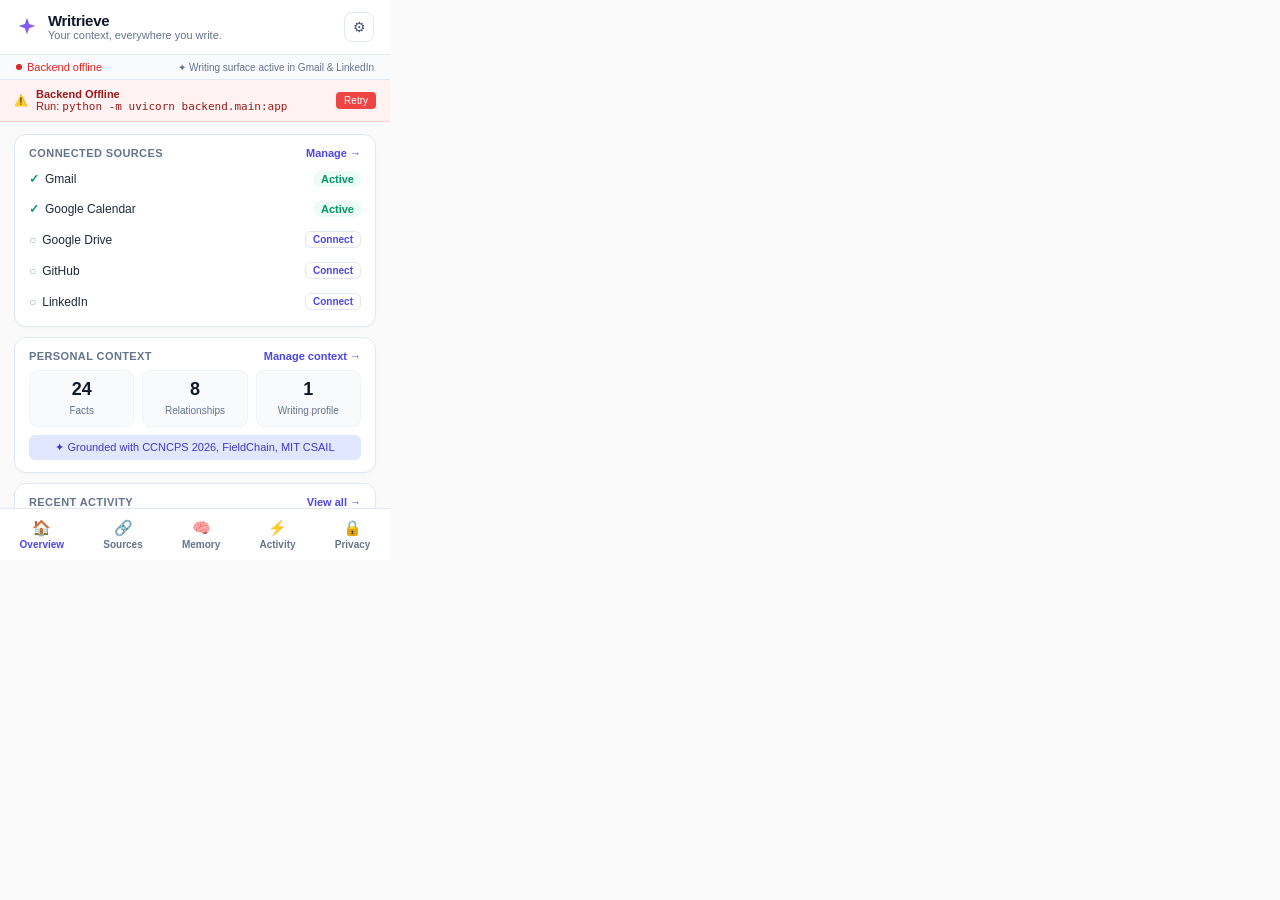
==== commit c564f5dc: "feat: complete UI overhaul, control plane, site adapters and offline resiliency" ====
--- a/extension/popup/popup.html
+++ b/extension/popup/popup.html
@@ -2,7 +2,7 @@
 <html lang="en">
 <head>
   <meta charset="UTF-8">
-  <title>Writrieve — Context-Aware Writing</title>
+  <title>Writrieve — Personal Context Control Plane</title>
   <link rel="stylesheet" href="popup.css">
 </head>
 <body>
@@ -10,29 +10,34 @@
     <!-- Top Header -->
     <header class="app-header">
       <div class="brand-group">
-        <svg class="brand-icon" width="20" height="20" viewBox="0 0 24 24" fill="url(#brandGrad)">
+        <svg class="brand-icon" width="22" height="22" viewBox="0 0 24 24" fill="url(#brandGrad)">
           <defs>
             <linearGradient id="brandGrad" x1="0%" y1="0%" x2="100%" y2="100%">
-              <stop offset="0%" stop-color="#818cf8"/>
-              <stop offset="100%" stop-color="#c084fc"/>
+              <stop offset="0%" stop-color="#6366f1"/>
+              <stop offset="100%" stop-color="#a855f7"/>
             </linearGradient>
           </defs>
           <path d="M12 2L14.4 8.6L21 11L14.4 13.4L12 20L9.6 13.4L3 11L9.6 8.6L12 2Z"/>
         </svg>
         <div>
           <h1 class="brand-name">Writrieve</h1>
-          <span class="brand-sub">Context-aware writing</span>
+          <span class="brand-sub">Your context, everywhere you write.</span>
         </div>
       </div>
 
       <div class="header-actions">
-        <span class="status-indicator online" id="status-indicator">
-          <span class="status-dot"></span>
-          <span id="status-text">Ready</span>
-        </span>
-        <button class="icon-btn" id="toggle-settings-btn" title="Settings & Developer Tools">⚙</button>
+        <button class="icon-btn" id="open-developer-btn" title="Developer & System Settings">⚙</button>
       </div>
     </header>
+
+    <!-- Operational Status Pill -->
+    <div class="status-strip">
+      <div class="status-indicator online" id="status-indicator">
+        <span class="status-dot"></span>
+        <span id="status-text">System operational</span>
+      </div>
+      <span class="surface-hint">✦ Writing surface active in Gmail &amp; LinkedIn</span>
+    </div>
 
     <!-- Inline Offline Banner (Only visible if backend is unreachable) -->
     <div class="inline-offline-banner" id="offline-banner" style="display: none;">
@@ -40,7 +45,7 @@
         <span class="banner-icon">⚠️</span>
         <div>
           <strong>Backend Offline</strong>
-          <p>Start local server: <code>python -m uvicorn backend.main:app</code></p>
+          <p>Run: <code>python -m uvicorn backend.main:app</code></p>
         </div>
       </div>
       <button class="banner-retry-btn" id="retry-backend-btn">Retry</button>
@@ -49,217 +54,552 @@
     <!-- Inline Toast Notification (Non-blocking) -->
     <div class="inline-toast" id="inline-toast" style="display: none;"></div>
 
-    <!-- MAIN VIEW CONTAINER -->
-    <main class="main-container" id="main-view">
+    <!-- MAIN VIEWS CONTAINER -->
+    <main class="main-viewport">
       
-      <!-- STATE 1: EMPTY / INPUT STATE -->
-      <section class="state-panel active" id="state-input">
-        <div class="input-card">
-          <label class="card-label">What do you want to write?</label>
-          <textarea 
-            id="task-prompt-input" 
-            class="task-textarea" 
-            placeholder="e.g. Write a follow-up to Professor Xavier about our research discussion at CCNCPS..."
-            rows="3"
-          ></textarea>
-          
-          <div class="quick-actions">
-            <button class="action-chip" data-prompt="Follow up with Professor Xavier regarding our research discussion at CCNCPS.">✉️ Follow up</button>
-            <button class="action-chip" data-prompt="Reply confirming I reviewed the latest benchmark results and propose a sync.">💬 Reply</button>
-            <button class="action-chip" data-prompt="Write a concise LinkedIn post about presenting FieldChain at CCNCPS in Dubai.">💼 LinkedIn</button>
-            <button class="action-chip" data-prompt="Rewrite this message to be more concise and academic.">⚡ Rewrite</button>
-          </div>
-        </div>
-
-        <!-- Live Context Summary Card -->
-        <div class="context-card">
-          <div class="context-header">
-            <span class="context-title">PERSONAL CONTEXT</span>
-            <span class="context-badge">Composio OAuth</span>
-          </div>
-
-          <div class="context-items-list">
-            <div class="context-item">
-              <span class="item-check">✓</span>
-              <span class="item-name">Gmail</span>
-              <span class="item-status connected">Connected</span>
-            </div>
-            <div class="context-item">
-              <span class="item-check">✓</span>
-              <span class="item-name">Google Calendar</span>
-              <span class="item-status connected">Connected</span>
-            </div>
-            <div class="context-item">
-              <span class="item-check">✓</span>
-              <span class="item-name">Structured Long-Term Memory</span>
-              <span class="item-status connected" id="memory-pill">Active</span>
-            </div>
-            <div class="context-item">
-              <span class="item-sparkle">✦</span>
-              <span class="item-name">Personal Writing Style</span>
-              <span class="item-status style">Fingerprint Applied</span>
-            </div>
-          </div>
-        </div>
-
-        <button class="primary-cta-btn" id="generate-draft-btn">
-          <span>✦ Generate Grounded Draft</span>
-        </button>
+      <!-- VIEW 1: OVERVIEW (HOME) -->
+      <section class="view-panel active" id="view-overview">
+        <!-- Connected Sources Card -->
+        <div class="card">
+          <div class="card-header">
+            <span class="card-title">CONNECTED SOURCES</span>
+            <button class="card-link-btn" id="link-goto-connections">Manage →</button>
+          </div>
+          <div class="sources-list" id="overview-sources-list">
+            <div class="source-row">
+              <span class="source-check">✓</span>
+              <span class="source-name">Gmail</span>
+              <span class="source-status active">Active</span>
+            </div>
+            <div class="source-row">
+              <span class="source-check">✓</span>
+              <span class="source-name">Google Calendar</span>
+              <span class="source-status active">Active</span>
+            </div>
+            <div class="source-row">
+              <span class="source-circle">○</span>
+              <span class="source-name">Google Drive</span>
+              <button class="source-connect-link" data-app="drive">Connect</button>
+            </div>
+            <div class="source-row">
+              <span class="source-circle">○</span>
+              <span class="source-name">GitHub</span>
+              <button class="source-connect-link" data-app="github">Connect</button>
+            </div>
+            <div class="source-row">
+              <span class="source-circle">○</span>
+              <span class="source-name">LinkedIn</span>
+              <button class="source-connect-link" data-app="linkedin">Connect</button>
+            </div>
+          </div>
+        </div>
+
+        <!-- Personal Context Card -->
+        <div class="card">
+          <div class="card-header">
+            <span class="card-title">PERSONAL CONTEXT</span>
+            <button class="card-link-btn" id="link-goto-memory">Manage context →</button>
+          </div>
+          <div class="context-stats-grid">
+            <div class="context-stat-box" id="box-goto-facts">
+              <span class="stat-number" id="overview-facts-count">24</span>
+              <span class="stat-label">Facts</span>
+            </div>
+            <div class="context-stat-box" id="box-goto-relationships">
+              <span class="stat-number" id="overview-rels-count">8</span>
+              <span class="stat-label">Relationships</span>
+            </div>
+            <div class="context-stat-box" id="box-goto-style">
+              <span class="stat-number" id="overview-style-count">1</span>
+              <span class="stat-label">Writing profile</span>
+            </div>
+          </div>
+          <div class="context-highlight-pill" id="overview-highlight">
+            ✦ Grounded with CCNCPS 2026, FieldChain, MIT CSAIL
+          </div>
+        </div>
+
+        <!-- Recent Activity Card -->
+        <div class="card">
+          <div class="card-header">
+            <span class="card-title">RECENT ACTIVITY</span>
+            <button class="card-link-btn" id="link-goto-activity">View all →</button>
+          </div>
+          <div class="activity-feed-list" id="overview-activity-list">
+            <div class="activity-row">
+              <span class="activity-bullet">•</span>
+              <div class="activity-text">
+                <span class="activity-main">Gmail context retrieved</span>
+                <span class="activity-sub">LinkedIn · 14:32</span>
+              </div>
+            </div>
+            <div class="activity-row">
+              <span class="activity-bullet">•</span>
+              <div class="activity-text">
+                <span class="activity-main">Writing profile updated</span>
+                <span class="activity-sub">Memory · 13:52</span>
+              </div>
+            </div>
+            <div class="activity-row">
+              <span class="activity-bullet">•</span>
+              <div class="activity-text">
+                <span class="activity-main">3 memories confirmed</span>
+                <span class="activity-sub">Gmail · Yesterday</span>
+              </div>
+            </div>
+          </div>
+        </div>
       </section>
 
-      <!-- STATE 2: THINKING / PROGRESS STATE -->
-      <section class="state-panel" id="state-thinking" style="display: none;">
-        <div class="thinking-header">
-          <div class="thinking-spinner"></div>
+      <!-- VIEW 2: CONNECTIONS -->
+      <section class="view-panel" id="view-connections">
+        <div class="view-subhead">
+          <button class="nav-back-btn" data-back="view-overview">← Back</button>
           <div>
-            <h2 class="thinking-title" id="thinking-task-name">Retrieving your context...</h2>
-            <p class="thinking-sub">Grounded via Composio and verified evidence</p>
-          </div>
-        </div>
-
-        <div class="steps-checklist">
-          <div class="step-row done" id="step-1">
-            <span class="step-icon">✓</span>
-            <span class="step-label">Task understood & blueprint configured</span>
-          </div>
-          <div class="step-row done" id="step-2">
-            <span class="step-icon">✓</span>
-            <span class="step-label" id="step-gmail-text">Found 3 relevant emails in Gmail</span>
-          </div>
-          <div class="step-row done" id="step-3">
-            <span class="step-icon">✓</span>
-            <span class="step-label" id="step-cal-text">Found 1 calendar event (CCNCPS Dubai)</span>
-          </div>
-          <div class="step-row done" id="step-4">
-            <span class="step-icon">✓</span>
-            <span class="step-label">Matched personal writing habits & tone</span>
-          </div>
-          <div class="step-row active" id="step-5">
-            <span class="step-icon">◐</span>
-            <span class="step-label">Compiling writing contract & verifying claims...</span>
-          </div>
-        </div>
-
-        <div class="context-used-box">
-          <span class="context-used-title">Evidence Gathered</span>
-          <div class="context-pill-tags" id="thinking-pill-tags">
-            <span class="evidence-pill">Gmail × 3</span>
-            <span class="evidence-pill">Calendar × 1</span>
-            <span class="evidence-pill">Memory Facts</span>
-            <span class="evidence-pill">CCNCPS 2026</span>
+            <h2>Connected Services</h2>
+            <p>Your external context providers</p>
+          </div>
+        </div>
+
+        <div class="services-list" id="connections-cards-list">
+          <!-- GMAIL -->
+          <div class="service-card">
+            <div class="service-header">
+              <div>
+                <strong>Gmail</strong>
+                <p class="service-desc">Read email context &amp; discussion threads</p>
+              </div>
+              <span class="service-badge connected">Connected</span>
+            </div>
+            <div class="service-actions">
+              <button class="service-action-btn" id="connect-gmail-btn">Reconnect</button>
+            </div>
+          </div>
+
+          <!-- GOOGLE CALENDAR -->
+          <div class="service-card">
+            <div class="service-header">
+              <div>
+                <strong>Google Calendar</strong>
+                <p class="service-desc">Read events, meeting attendees &amp; schedules</p>
+              </div>
+              <span class="service-badge connected">Connected</span>
+            </div>
+            <div class="service-actions">
+              <button class="service-action-btn" id="connect-calendar-btn">Manage</button>
+            </div>
+          </div>
+
+          <!-- GOOGLE DRIVE -->
+          <div class="service-card">
+            <div class="service-header">
+              <div>
+                <strong>Google Drive</strong>
+                <p class="service-desc">Read research papers, notes &amp; PDF documents</p>
+              </div>
+              <span class="service-badge not-connected">Not connected</span>
+            </div>
+            <div class="service-actions">
+              <button class="service-action-btn primary" id="connect-drive-btn">Connect →</button>
+            </div>
+          </div>
+
+          <!-- GITHUB -->
+          <div class="service-card">
+            <div class="service-header">
+              <div>
+                <strong>GitHub</strong>
+                <p class="service-desc">Read repositories, commits &amp; pull requests</p>
+              </div>
+              <span class="service-badge not-connected">Not connected</span>
+            </div>
+            <div class="service-actions">
+              <button class="service-action-btn primary" id="connect-github-btn">Connect →</button>
+            </div>
+          </div>
+
+          <!-- LINKEDIN -->
+          <div class="service-card">
+            <div class="service-header">
+              <div>
+                <strong>LinkedIn</strong>
+                <p class="service-desc">Network connections, posts &amp; industry topics</p>
+              </div>
+              <span class="service-badge not-connected">Not connected</span>
+            </div>
+            <div class="service-actions">
+              <button class="service-action-btn primary" id="connect-linkedin-btn">Connect →</button>
+            </div>
           </div>
         </div>
       </section>
 
-      <!-- STATE 3: RESULT / VERIFIED DRAFT STATE -->
-      <section class="state-panel" id="state-result" style="display: none;">
-        <div class="result-header">
-          <span class="result-badge" id="result-type-badge">Grounded Draft</span>
-          <button class="back-link-btn" id="result-new-prompt-btn">← New Prompt</button>
-        </div>
-
-        <div class="draft-display-box" id="result-draft-content" contenteditable="true">
-          <!-- Populated dynamically -->
-        </div>
-
-        <div class="verification-strip">
-          <div class="verify-badge">
-            <span class="verify-check">✓</span>
-            <span>Verified against your context (Zero Hallucination)</span>
-          </div>
-          <div class="verify-sources" id="verify-sources-text">
-            Sources: Gmail · Calendar · Memory Triad
-          </div>
-        </div>
-
-        <div class="result-actions">
-          <button class="primary-cta-btn" id="insert-into-page-btn">
-            ✦ Insert into Page
-          </button>
-          <div class="secondary-actions-row">
-            <button class="secondary-action-btn" id="copy-draft-btn">📋 Copy</button>
-            <button class="secondary-action-btn" id="regenerate-draft-btn">🔄 Regenerate</button>
+      <!-- VIEW 3: MEMORY -->
+      <section class="view-panel" id="view-memory">
+        <div class="view-subhead">
+          <button class="nav-back-btn" data-back="view-overview">← Back</button>
+          <div>
+            <h2>Writrieve Memory</h2>
+            <p>Personal context layer</p>
+          </div>
+        </div>
+
+        <!-- Subtabs -->
+        <div class="subtabs-bar">
+          <button class="subtab-btn active" data-tab="tab-facts">Facts</button>
+          <button class="subtab-btn" data-tab="tab-relationships">Relationships</button>
+          <button class="subtab-btn" data-tab="tab-style">Writing Style</button>
+        </div>
+
+        <!-- Tab 1: Facts -->
+        <div class="tab-content active" id="tab-facts">
+          <div class="facts-list" id="memory-facts-list">
+            <!-- Fact Item 1 -->
+            <div class="fact-card" data-id="mem_fact_001">
+              <div class="fact-header">
+                <strong>FieldChain</strong>
+                <span class="confidence-badge">High (98%)</span>
+              </div>
+              <p class="fact-body">You worked on FieldChain for CCNCPS 2026.</p>
+              <div class="fact-footer">
+                <span class="fact-source">Source: Gmail · Calendar · Drive</span>
+                <div class="fact-actions">
+                  <button class="fact-btn keep">Keep</button>
+                  <button class="fact-btn forget">Forget</button>
+                </div>
+              </div>
+            </div>
+
+            <!-- Fact Item 2 -->
+            <div class="fact-card" data-id="mem_fact_002">
+              <div class="fact-header">
+                <strong>TARS Project</strong>
+                <span class="confidence-badge">High (94%)</span>
+              </div>
+              <p class="fact-body">You developed an open-source distributed coordination system named TARS.</p>
+              <div class="fact-footer">
+                <span class="fact-source">Source: Drive · GitHub</span>
+                <div class="fact-actions">
+                  <button class="fact-btn keep">Keep</button>
+                  <button class="fact-btn forget">Forget</button>
+                </div>
+              </div>
+            </div>
+
+            <!-- Fact Item 3 -->
+            <div class="fact-card" data-id="mem_fact_003">
+              <div class="fact-header">
+                <strong>Adaptive Sharding</strong>
+                <span class="confidence-badge">High (92%)</span>
+              </div>
+              <p class="fact-body">You co-authored the consensus sharding benchmark with RISELab.</p>
+              <div class="fact-footer">
+                <span class="fact-source">Source: Gmail</span>
+                <div class="fact-actions">
+                  <button class="fact-btn keep">Keep</button>
+                  <button class="fact-btn forget">Forget</button>
+                </div>
+              </div>
+            </div>
+          </div>
+        </div>
+
+        <!-- Tab 2: Relationships -->
+        <div class="tab-content" id="tab-relationships" style="display: none;">
+          <div class="relationships-list" id="memory-relationships-list">
+            <!-- Relationship 1 -->
+            <div class="relationship-card">
+              <div class="rel-header">
+                <div>
+                  <strong>Prof. Xavier Vance</strong>
+                  <span class="rel-org">MIT CSAIL</span>
+                </div>
+                <button class="rel-action-btn">View context</button>
+              </div>
+              <div class="rel-meta">
+                <span>Role: Research contact &amp; mentor</span>
+                <span>Context: FieldChain / CCNCPS</span>
+                <span>Last interaction: 18 Sep 2026</span>
+              </div>
+              <div class="rel-sources">Sources: Gmail × 4 · Calendar × 2</div>
+            </div>
+
+            <!-- Relationship 2 -->
+            <div class="relationship-card">
+              <div class="rel-header">
+                <div>
+                  <strong>Dr. Sarah Chen</strong>
+                  <span class="rel-org">UC Berkeley RISELab</span>
+                </div>
+                <button class="rel-action-btn">View context</button>
+              </div>
+              <div class="rel-meta">
+                <span>Role: Co-author &amp; distributed systems researcher</span>
+                <span>Context: Adaptive Sharding</span>
+                <span>Last interaction: 20 Aug 2026</span>
+              </div>
+              <div class="rel-sources">Sources: Gmail × 3</div>
+            </div>
+
+            <!-- Relationship 3 -->
+            <div class="relationship-card">
+              <div class="rel-header">
+                <div>
+                  <strong>Alex Mercer</strong>
+                  <span class="rel-org">OpenLabs</span>
+                </div>
+                <button class="rel-action-btn">View context</button>
+              </div>
+              <div class="rel-meta">
+                <span>Role: Engineering Lead</span>
+                <span>Context: Open-Source Infrastructure</span>
+                <span>Last interaction: Yesterday</span>
+              </div>
+              <div class="rel-sources">Sources: Calendar × 1</div>
+            </div>
+          </div>
+        </div>
+
+        <!-- Tab 3: Writing Style -->
+        <div class="tab-content" id="tab-style" style="display: none;">
+          <div class="style-profile-card">
+            <div class="style-header">
+              <div>
+                <strong>Personal Writing Profile</strong>
+                <p class="section-sub">Style isn't content — how you communicate, not what to say.</p>
+              </div>
+              <button class="refresh-style-btn" id="refresh-style-btn">Refresh Profile</button>
+            </div>
+
+            <!-- Progress Bars -->
+            <div class="metric-row">
+              <div class="metric-info">
+                <span>Formality</span>
+                <strong>68%</strong>
+              </div>
+              <div class="progress-track"><div class="progress-bar" style="width: 68%;"></div></div>
+            </div>
+
+            <div class="metric-row">
+              <div class="metric-info">
+                <span>Conciseness</span>
+                <strong>81%</strong>
+              </div>
+              <div class="progress-track"><div class="progress-bar" style="width: 81%;"></div></div>
+            </div>
+
+            <div class="metric-row">
+              <div class="metric-info">
+                <span>Technical detail</span>
+                <strong>62%</strong>
+              </div>
+              <div class="progress-track"><div class="progress-bar" style="width: 62%;"></div></div>
+            </div>
+
+            <div class="metric-row">
+              <div class="metric-info">
+                <span>Personal tone</span>
+                <strong>74%</strong>
+              </div>
+              <div class="progress-track"><div class="progress-bar" style="width: 74%;"></div></div>
+            </div>
+
+            <!-- Style Summary Grid -->
+            <div class="style-summary-grid">
+              <div class="style-summary-item">
+                <span class="summary-label">Typical email</span>
+                <span class="summary-val">~120 words</span>
+              </div>
+              <div class="style-summary-item">
+                <span class="summary-label">Structure</span>
+                <span class="summary-val">Short paragraphs</span>
+              </div>
+              <div class="style-summary-item">
+                <span class="summary-label">Emojis</span>
+                <span class="summary-val">Rare</span>
+              </div>
+              <div class="style-summary-item">
+                <span class="summary-label">Hashtags</span>
+                <span class="summary-val">Frequent (LinkedIn)</span>
+              </div>
+            </div>
+
+            <div class="samples-pill">
+              ✓ 3 representative examples indexed from sent messages
+            </div>
           </div>
         </div>
       </section>
-    </main>
-
-    <!-- SETTINGS & DEVELOPER VIEW (Drawer) -->
-    <aside class="settings-drawer" id="settings-view" style="display: none;">
-      <div class="settings-header">
-        <h2>Settings & Developer</h2>
-        <button class="icon-btn" id="close-settings-btn">&times;</button>
-      </div>
-
-      <div class="settings-content">
-        <!-- Section: Connected Accounts -->
-        <div class="settings-section">
-          <h3>Connected Accounts</h3>
-          <p class="section-desc">Manage OAuth access via Composio platform</p>
-          
-          <div class="settings-row">
+
+      <!-- VIEW 4: ACTIVITY -->
+      <section class="view-panel" id="view-activity">
+        <div class="view-subhead">
+          <button class="nav-back-btn" data-back="view-overview">← Back</button>
+          <div>
+            <h2>Activity &amp; Observability</h2>
+            <p>Audit trail of context retrieved &amp; verified drafts</p>
+          </div>
+        </div>
+
+        <div class="activity-timeline" id="activity-timeline-list">
+          <!-- Item 1 -->
+          <div class="timeline-item">
+            <div class="timeline-time">Today · 14:32</div>
+            <div class="timeline-card">
+              <div class="timeline-header">
+                <strong>LinkedIn</strong>
+                <span class="timeline-action">Context retrieved</span>
+              </div>
+              <div class="timeline-summary">Gmail × 2 · Calendar × 1</div>
+              <div class="timeline-details">
+                <div class="detail-row">✓ CCNCPS discussion — Sep 16</div>
+                <div class="detail-row">✓ FieldChain follow-up — Sep 18</div>
+                <div class="detail-row">✓ Calendar: CCNCPS 2026 (Dubai)</div>
+                <div class="detail-badge">Verification: Supported claims (100%), Style matched</div>
+              </div>
+            </div>
+          </div>
+
+          <!-- Item 2 -->
+          <div class="timeline-item">
+            <div class="timeline-time">Today · 14:18</div>
+            <div class="timeline-card">
+              <div class="timeline-header">
+                <strong>Gmail</strong>
+                <span class="timeline-action">Draft generated</span>
+              </div>
+              <div class="timeline-summary">Context verified (Zero Hallucination)</div>
+              <div class="timeline-details">
+                <div class="detail-row">✓ Grounded with Prof. Vance discussion</div>
+                <div class="detail-badge">Draft inserted directly into Gmail composer</div>
+              </div>
+            </div>
+          </div>
+
+          <!-- Item 3 -->
+          <div class="timeline-item">
+            <div class="timeline-time">Today · 13:52</div>
+            <div class="timeline-card">
+              <div class="timeline-header">
+                <strong>Memory</strong>
+                <span class="timeline-action">Writing profile updated</span>
+              </div>
+              <div class="timeline-summary">Learned from 3 sent messages</div>
+            </div>
+          </div>
+        </div>
+      </section>
+
+      <!-- VIEW 5: PRIVACY & PERMISSIONS -->
+      <section class="view-panel" id="view-privacy">
+        <div class="view-subhead">
+          <button class="nav-back-btn" data-back="view-overview">← Back</button>
+          <div>
+            <h2>Privacy &amp; Data</h2>
+            <p>Your data stays on your machine</p>
+          </div>
+        </div>
+
+        <div class="privacy-section">
+          <h3>Writrieve can access</h3>
+          <div class="permission-item">
+            <span class="perm-icon">✓</span>
             <div>
               <strong>Gmail</strong>
-              <div class="sub-text">Read-only message retrieval</div>
-            </div>
-            <button class="setting-btn" id="oauth-connect-gmail-btn">Connect (OAuth)</button>
-          </div>
-
-          <div class="settings-row">
+              <p>Read relevant messages only when writing</p>
+            </div>
+          </div>
+          <div class="permission-item">
+            <span class="perm-icon">✓</span>
             <div>
-              <strong>Google Calendar</strong>
-              <div class="sub-text">Event & meeting context</div>
-            </div>
-            <span class="setting-badge-connected">Authorized</span>
-          </div>
-
-          <div class="settings-row">
+              <strong>Calendar</strong>
+              <p>Read event titles &amp; schedules</p>
+            </div>
+          </div>
+          <div class="permission-item">
+            <span class="perm-icon inactive">○</span>
             <div>
-              <strong>Google Drive</strong>
-              <div class="sub-text">Documents & research notes</div>
-            </div>
-            <span class="setting-badge-connected">Authorized</span>
-          </div>
-        </div>
-
-        <!-- Section: Long-Term Memory -->
-        <div class="settings-section">
-          <h3>Memory Triad</h3>
-          <p class="section-desc">Locally stored facts, relationships, and writing habits</p>
-          <div class="memory-stats-grid" id="settings-memory-stats">
-            <div class="mem-stat-card">
-              <span class="mem-stat-num" id="mem-facts-count">3</span>
-              <span class="mem-stat-label">Facts</span>
-            </div>
-            <div class="mem-stat-card">
-              <span class="mem-stat-num" id="mem-rels-count">2</span>
-              <span class="mem-stat-label">Entities</span>
-            </div>
-            <div class="mem-stat-card">
-              <span class="mem-stat-num" id="mem-style-count">7</span>
-              <span class="mem-stat-label">Style Traits</span>
-            </div>
-          </div>
-        </div>
-
-        <!-- Section: Developer & Benchmarks -->
-        <div class="settings-section">
-          <h3>Developer & Benchmarks</h3>
-          <p class="section-desc">Inspection, benchmark evaluation, and API endpoints</p>
-
-          <div class="dev-actions">
-            <button class="secondary-action-btn" id="run-benchmark-btn">
-              📊 Run 3-Way Benchmark
-            </button>
-            <a href="http://127.0.0.1:8000/docs" target="_blank" class="dev-link">
-              Open FastAPI Swagger Docs ↗
-            </a>
-          </div>
-
-          <div id="benchmark-results-wrap" style="display: none; margin-top: 10px;"></div>
-        </div>
-      </div>
-    </aside>
+              <strong>Drive</strong>
+              <p>Not connected</p>
+            </div>
+          </div>
+        </div>
+
+        <div class="privacy-section">
+          <h3>Data Storage &amp; AI Safety</h3>
+          <p class="perm-explainer">
+            • <strong>Local Memory:</strong> Stored locally on this device in <code>backend/data/user_memory.json</code>.<br>
+            • <strong>Writing Examples:</strong> Used only to extract style traits; never uploaded to public training sets.
+          </p>
+          <div class="privacy-actions">
+            <button class="secondary-btn" id="export-memory-btn">Export Context JSON</button>
+            <button class="danger-btn" id="clear-memory-btn">Clear Local Context</button>
+          </div>
+        </div>
+      </section>
+
+      <!-- VIEW 6: DEVELOPER & DIAGNOSTICS -->
+      <section class="view-panel" id="view-developer">
+        <div class="view-subhead">
+          <button class="nav-back-btn" data-back="view-overview">← Back</button>
+          <div>
+            <h2>Developer &amp; Diagnostics</h2>
+            <p>Engine status &amp; model benchmarks</p>
+          </div>
+        </div>
+
+        <div class="dev-card">
+          <div class="dev-row">
+            <span>Backend Status</span>
+            <strong class="dev-val-green">● Connected (127.0.0.1:8000)</strong>
+          </div>
+          <div class="dev-row">
+            <span>Local Writer Model</span>
+            <strong class="dev-val">Qwen3-1.7B Q4 (RTX 3050 4GB)</strong>
+          </div>
+          <div class="dev-row">
+            <span>System-1 Engine</span>
+            <strong class="dev-val">Laya Ready (Task Planner)</strong>
+          </div>
+          <div class="dev-row">
+            <span>Evidence Engine</span>
+            <strong class="dev-val">Operational (5-Pass Verifier)</strong>
+          </div>
+        </div>
+
+        <div class="dev-actions">
+          <button class="primary-btn" id="run-benchmark-btn">📊 Run 3-Way Benchmark</button>
+          <a href="http://127.0.0.1:8000/docs" target="_blank" class="secondary-btn-link">Open FastAPI Swagger Docs ↗</a>
+        </div>
+
+        <div id="benchmark-results-wrap" class="benchmark-output-wrap" style="display: none;"></div>
+      </section>
+
+    </main>
+
+    <!-- Bottom Navigation Bar -->
+    <nav class="bottom-nav">
+      <button class="nav-item active" data-target="view-overview">
+        <span class="nav-icon">🏠</span>
+        <span class="nav-text">Overview</span>
+      </button>
+      <button class="nav-item" data-target="view-connections">
+        <span class="nav-icon">🔗</span>
+        <span class="nav-text">Sources</span>
+      </button>
+      <button class="nav-item" data-target="view-memory">
+        <span class="nav-icon">🧠</span>
+        <span class="nav-text">Memory</span>
+      </button>
+      <button class="nav-item" data-target="view-activity">
+        <span class="nav-icon">⚡</span>
+        <span class="nav-text">Activity</span>
+      </button>
+      <button class="nav-item" data-target="view-privacy">
+        <span class="nav-icon">🔒</span>
+        <span class="nav-text">Privacy</span>
+      </button>
+    </nav>
   </div>
 
   <script src="popup.js"></script>
--- a/extension/popup/popup.css
+++ b/extension/popup/popup.css
@@ -1,5 +1,6 @@
 /* ==========================================================================
-   Writrieve Extension Popup - Modern AI Writing Instrument
+   Writrieve Extension Control Center — Styling
+   Theme: Crisp Light Surface (#FAFAFA), Subtle Borders, Minimal Shadows
    ========================================================================== */
 
 * {
@@ -9,14 +10,14 @@
 }
 
 body {
-  width: 380px;
-  min-height: 520px;
-  background-color: #0b0f19;
-  color: #f1f5f9;
+  width: 390px;
+  height: 560px;
+  background-color: #fafafa;
+  color: #0f172a;
   font-family: -apple-system, BlinkMacSystemFont, "Inter", "Segoe UI", Roboto, sans-serif;
   -webkit-font-smoothing: antialiased;
   user-select: none;
-  overflow-x: hidden;
+  overflow: hidden;
 }
 
 .popup-wrapper {
@@ -31,61 +32,75 @@
   display: flex;
   align-items: center;
   justify-content: space-between;
-  padding: 14px 18px;
-  border-bottom: 1px solid rgba(255, 255, 255, 0.08);
-  background: rgba(15, 23, 42, 0.6);
-  backdrop-filter: blur(8px);
+  padding: 12px 16px;
+  background: #ffffff;
+  border-bottom: 1px solid #e2e8f0;
 }
 
 .brand-group {
   display: flex;
   align-items: center;
   gap: 10px;
-}
-
-.brand-icon {
-  flex-shrink: 0;
 }
 
 .brand-name {
   font-size: 15px;
   font-weight: 700;
-  letter-spacing: -0.2px;
-  background: linear-gradient(135deg, #ffffff 40%, #c084fc 100%);
-  -webkit-background-clip: text;
-  -webkit-text-fill-color: transparent;
+  letter-spacing: -0.3px;
+  color: #0f172a;
   line-height: 1.1;
 }
 
 .brand-sub {
   font-size: 11px;
-  color: #94a3b8;
+  color: #64748b;
   display: block;
 }
 
-.header-actions {
-  display: flex;
-  align-items: center;
-  gap: 8px;
+.icon-btn {
+  background: transparent;
+  border: 1px solid #e2e8f0;
+  color: #475569;
+  width: 30px;
+  height: 30px;
+  border-radius: 8px;
+  cursor: pointer;
+  display: flex;
+  align-items: center;
+  justify-content: center;
+  font-size: 14px;
+  transition: all 0.15s ease;
+}
+
+.icon-btn:hover {
+  background: #f1f5f9;
+  color: #0f172a;
+}
+
+/* Status Strip */
+.status-strip {
+  display: flex;
+  align-items: center;
+  justify-content: space-between;
+  padding: 6px 16px;
+  background: #f8fafc;
+  border-bottom: 1px solid #e2e8f0;
+  font-size: 11px;
 }
 
 .status-indicator {
   display: inline-flex;
   align-items: center;
   gap: 5px;
-  font-size: 11px;
   font-weight: 500;
-  padding: 3px 8px;
-  border-radius: 12px;
-  background: rgba(52, 211, 153, 0.12);
-  color: #34d399;
-  border: 1px solid rgba(52, 211, 153, 0.25);
+}
+
+.status-indicator.online {
+  color: #059669;
 }
 
 .status-indicator.offline {
-  background: rgba(239, 68, 68, 0.12);
-  color: #f87171;
-  border-color: rgba(239, 68, 68, 0.25);
+  color: #dc2626;
 }
 
 .status-dot {
@@ -95,596 +110,845 @@
   background-color: currentColor;
 }
 
-.icon-btn {
-  background: transparent;
-  border: 1px solid rgba(255, 255, 255, 0.1);
-  color: #94a3b8;
-  width: 28px;
-  height: 28px;
-  border-radius: 6px;
-  display: flex;
-  align-items: center;
-  justify-content: center;
-  cursor: pointer;
-  transition: all 0.15s ease;
-  font-size: 14px;
-}
-
-.icon-btn:hover {
-  background: rgba(255, 255, 255, 0.08);
-  color: #f1f5f9;
-}
-
-/* Offline Notice Banner */
+.surface-hint {
+  color: #64748b;
+  font-size: 10px;
+}
+
+/* Offline Banner */
 .inline-offline-banner {
-  background: rgba(239, 68, 68, 0.12);
-  border-bottom: 1px solid rgba(239, 68, 68, 0.3);
-  padding: 10px 16px;
-  display: flex;
-  align-items: center;
-  justify-content: space-between;
-  font-size: 12px;
-  color: #fca5a5;
+  background: #fef2f2;
+  border-bottom: 1px solid #fecaca;
+  padding: 8px 14px;
+  display: flex;
+  align-items: center;
+  justify-content: space-between;
+  font-size: 11px;
+  color: #991b1b;
 }
 
 .banner-content {
   display: flex;
   align-items: center;
   gap: 8px;
-}
-
-.banner-content code {
-  font-size: 10px;
-  background: rgba(0, 0, 0, 0.3);
-  padding: 1px 4px;
-  border-radius: 4px;
 }
 
 .banner-retry-btn {
   background: #ef4444;
   color: white;
   border: none;
-  padding: 4px 10px;
+  padding: 3px 8px;
   border-radius: 4px;
-  font-size: 11px;
-  font-weight: 600;
+  font-size: 10px;
   cursor: pointer;
 }
 
 /* Toast */
 .inline-toast {
   position: absolute;
-  top: 55px;
+  top: 12px;
   left: 50%;
   transform: translateX(-50%);
-  background: #1e293b;
-  border: 1px solid #38bdf8;
-  color: #f0f9ff;
-  font-size: 12px;
+  background: #0f172a;
+  color: #ffffff;
   padding: 6px 14px;
   border-radius: 20px;
-  box-shadow: 0 4px 14px rgba(0, 0, 0, 0.4);
-  z-index: 999;
-  animation: toastFade 0.2s ease-out;
-}
-
-@keyframes toastFade {
-  from { opacity: 0; transform: translate(-50%, -8px); }
-  to { opacity: 1; transform: translate(-50%, 0); }
-}
-
-/* Main Container */
-.main-container {
-  padding: 16px;
+  font-size: 11px;
+  font-weight: 500;
+  box-shadow: 0 4px 12px rgba(0, 0, 0, 0.15);
+  z-index: 100;
+  white-space: nowrap;
+}
+
+/* Main Viewport */
+.main-viewport {
   flex: 1;
-}
-
-.state-panel {
-  display: flex;
-  flex-direction: column;
-  gap: 14px;
-}
-
-/* Card: Input */
-.input-card {
-  background: rgba(30, 41, 59, 0.4);
-  border: 1px solid rgba(255, 255, 255, 0.08);
-  border-radius: 12px;
-  padding: 14px;
-  display: flex;
-  flex-direction: column;
+  overflow-y: auto;
+  padding: 12px 14px;
+  position: relative;
+}
+
+.view-panel {
+  display: none;
+}
+
+.view-panel.active {
+  display: block;
+}
+
+.view-subhead {
+  display: flex;
+  align-items: flex-start;
   gap: 10px;
-}
-
-.card-label {
-  font-size: 12px;
-  font-weight: 600;
-  color: #94a3b8;
-  text-transform: uppercase;
-  letter-spacing: 0.5px;
-}
-
-.task-textarea {
-  background: rgba(15, 23, 42, 0.6);
-  border: 1px solid rgba(255, 255, 255, 0.1);
-  border-radius: 8px;
-  padding: 10px 12px;
-  color: #f8fafc;
-  font-family: inherit;
-  font-size: 13.5px;
-  line-height: 1.4;
-  resize: none;
-  outline: none;
-  transition: border-color 0.15s ease;
-}
-
-.task-textarea:focus {
-  border-color: #818cf8;
-  box-shadow: 0 0 0 2px rgba(129, 140, 248, 0.2);
-}
-
-.task-textarea::placeholder {
-  color: #64748b;
-}
-
-.quick-actions {
-  display: flex;
-  flex-wrap: wrap;
-  gap: 6px;
-}
-
-.action-chip {
-  background: rgba(255, 255, 255, 0.06);
-  border: 1px solid rgba(255, 255, 255, 0.1);
-  color: #cbd5e1;
-  font-size: 11px;
-  padding: 4px 10px;
-  border-radius: 14px;
-  cursor: pointer;
-  transition: all 0.15s ease;
-}
-
-.action-chip:hover {
-  background: rgba(255, 255, 255, 0.12);
-  color: #ffffff;
-  border-color: rgba(255, 255, 255, 0.2);
-}
-
-/* Context Summary Card */
-.context-card {
-  background: rgba(30, 41, 59, 0.3);
-  border: 1px solid rgba(255, 255, 255, 0.06);
+  margin-bottom: 12px;
+}
+
+.view-subhead h2 {
+  font-size: 15px;
+  font-weight: 700;
+  color: #0f172a;
+}
+
+.view-subhead p {
+  font-size: 11px;
+  color: #64748b;
+}
+
+.nav-back-btn {
+  background: transparent;
+  border: 1px solid #e2e8f0;
+  padding: 4px 8px;
+  border-radius: 6px;
+  font-size: 11px;
+  font-weight: 500;
+  color: #475569;
+  cursor: pointer;
+  flex-shrink: 0;
+}
+
+.nav-back-btn:hover {
+  background: #f1f5f9;
+  color: #0f172a;
+}
+
+/* Cards */
+.card {
+  background: #ffffff;
+  border: 1px solid #e2e8f0;
   border-radius: 12px;
   padding: 12px 14px;
-  display: flex;
-  flex-direction: column;
-  gap: 8px;
-}
-
-.context-header {
-  display: flex;
-  justify-content: space-between;
-  align-items: center;
-}
-
-.context-title {
+  margin-bottom: 10px;
+  box-shadow: 0 1px 2px rgba(0, 0, 0, 0.03);
+}
+
+.card-header {
+  display: flex;
+  align-items: center;
+  justify-content: space-between;
+  margin-bottom: 8px;
+}
+
+.card-title {
   font-size: 11px;
   font-weight: 700;
+  letter-spacing: 0.4px;
+  color: #64748b;
+  text-transform: uppercase;
+}
+
+.card-link-btn {
+  background: none;
+  border: none;
+  font-size: 11px;
+  font-weight: 600;
+  color: #4f46e5;
+  cursor: pointer;
+}
+
+.card-link-btn:hover {
+  text-decoration: underline;
+}
+
+/* Sources List in Overview */
+.sources-list {
+  display: flex;
+  flex-direction: column;
+  gap: 6px;
+}
+
+.source-row {
+  display: flex;
+  align-items: center;
+  justify-content: space-between;
+  font-size: 12px;
+  padding: 4px 0;
+}
+
+.source-check {
+  color: #059669;
+  font-weight: bold;
+  margin-right: 6px;
+}
+
+.source-circle {
   color: #94a3b8;
-  letter-spacing: 0.6px;
-}
-
-.context-badge {
-  font-size: 10px;
-  font-weight: 600;
-  color: #818cf8;
-  background: rgba(129, 140, 248, 0.1);
-  padding: 2px 6px;
-  border-radius: 4px;
-}
-
-.context-items-list {
-  display: flex;
-  flex-direction: column;
-  gap: 6px;
-}
-
-.context-item {
-  display: flex;
-  align-items: center;
-  font-size: 12px;
-  color: #e2e8f0;
-}
-
-.item-check {
-  color: #34d399;
-  font-weight: bold;
-  margin-right: 8px;
-}
-
-.item-sparkle {
-  color: #c084fc;
-  font-weight: bold;
-  margin-right: 8px;
-}
-
-.item-name {
+  margin-right: 6px;
+}
+
+.source-name {
   flex: 1;
-}
-
-.item-status {
-  font-size: 11px;
-  color: #94a3b8;
-}
-
-.item-status.connected {
-  color: #34d399;
-}
-
-.item-status.style {
-  color: #c084fc;
-}
-
-/* Buttons */
-.primary-cta-btn {
-  background: linear-gradient(135deg, #6366f1 0%, #a855f7 100%);
-  color: #ffffff;
-  border: none;
-  border-radius: 10px;
-  padding: 12px;
-  font-size: 14px;
-  font-weight: 600;
-  cursor: pointer;
-  box-shadow: 0 4px 14px rgba(99, 102, 241, 0.35);
-  transition: all 0.2s ease;
-  display: flex;
-  align-items: center;
-  justify-content: center;
-  gap: 8px;
-}
-
-.primary-cta-btn:hover {
-  transform: translateY(-1px);
-  box-shadow: 0 6px 20px rgba(168, 85, 247, 0.45);
-}
-
-.primary-cta-btn:disabled {
-  opacity: 0.6;
-  cursor: not-allowed;
-  transform: none;
-}
-
-/* STATE 2: THINKING */
-.thinking-header {
-  display: flex;
-  align-items: center;
-  gap: 12px;
-  padding: 8px 0;
-}
-
-.thinking-spinner {
-  width: 24px;
-  height: 24px;
-  border: 3px solid rgba(129, 140, 248, 0.2);
-  border-top-color: #818cf8;
-  border-radius: 50%;
-  animation: spin 0.8s linear infinite;
-  flex-shrink: 0;
-}
-
-@keyframes spin {
-  to { transform: rotate(360deg); }
-}
-
-.thinking-title {
-  font-size: 14px;
-  font-weight: 600;
-  color: #f1f5f9;
-}
-
-.thinking-sub {
-  font-size: 12px;
-  color: #94a3b8;
-}
-
-.steps-checklist {
-  background: rgba(30, 41, 59, 0.4);
-  border: 1px solid rgba(255, 255, 255, 0.08);
-  border-radius: 12px;
-  padding: 14px;
-  display: flex;
-  flex-direction: column;
-  gap: 10px;
-}
-
-.step-row {
-  display: flex;
-  align-items: center;
-  gap: 10px;
-  font-size: 12.5px;
-  color: #64748b;
-  transition: color 0.2s ease;
-}
-
-.step-row.done {
-  color: #e2e8f0;
-}
-
-.step-row.done .step-icon {
-  color: #34d399;
-}
-
-.step-row.active {
-  color: #818cf8;
-  font-weight: 600;
-}
-
-.step-row.active .step-icon {
-  color: #818cf8;
-  animation: pulse 1s infinite alternate;
-}
-
-@keyframes pulse {
-  from { opacity: 0.4; }
-  to { opacity: 1; }
-}
-
-.context-used-box {
-  background: rgba(15, 23, 42, 0.5);
-  border: 1px solid rgba(255, 255, 255, 0.06);
-  border-radius: 10px;
-  padding: 10px 12px;
-}
-
-.context-used-title {
-  font-size: 11px;
-  font-weight: 600;
-  color: #94a3b8;
-  display: block;
-  margin-bottom: 6px;
-}
-
-.context-pill-tags {
-  display: flex;
-  flex-wrap: wrap;
-  gap: 6px;
-}
-
-.evidence-pill {
-  font-size: 11px;
-  background: rgba(99, 102, 241, 0.15);
-  color: #a5b4fc;
-  border: 1px solid rgba(99, 102, 241, 0.3);
-  padding: 2px 8px;
-  border-radius: 12px;
-}
-
-/* STATE 3: RESULT */
-.result-header {
-  display: flex;
-  justify-content: space-between;
-  align-items: center;
-}
-
-.result-badge {
-  font-size: 12px;
-  font-weight: 600;
-  color: #818cf8;
-  background: rgba(129, 140, 248, 0.12);
-  padding: 3px 8px;
-  border-radius: 6px;
-}
-
-.back-link-btn {
-  background: transparent;
-  border: none;
-  color: #94a3b8;
-  font-size: 12px;
-  cursor: pointer;
-}
-
-.back-link-btn:hover {
-  color: #f1f5f9;
-}
-
-.draft-display-box {
-  background: rgba(15, 23, 42, 0.7);
-  border: 1px solid rgba(255, 255, 255, 0.12);
-  border-radius: 10px;
-  padding: 12px 14px;
-  font-size: 13.5px;
-  line-height: 1.5;
-  color: #f8fafc;
-  max-height: 200px;
-  overflow-y: auto;
-  white-space: pre-wrap;
-  outline: none;
-}
-
-.draft-display-box:focus {
-  border-color: #818cf8;
-}
-
-.verification-strip {
-  background: rgba(52, 211, 153, 0.08);
-  border: 1px solid rgba(52, 211, 153, 0.25);
-  border-radius: 8px;
-  padding: 8px 12px;
-  display: flex;
-  flex-direction: column;
-  gap: 3px;
-}
-
-.verify-badge {
-  display: flex;
-  align-items: center;
-  gap: 6px;
-  font-size: 12px;
-  font-weight: 600;
-  color: #34d399;
-}
-
-.verify-sources {
-  font-size: 11px;
-  color: #94a3b8;
-}
-
-.result-actions {
-  display: flex;
-  flex-direction: column;
-  gap: 8px;
-}
-
-.secondary-actions-row {
-  display: flex;
-  gap: 8px;
-}
-
-.secondary-action-btn {
-  flex: 1;
-  background: rgba(255, 255, 255, 0.06);
-  border: 1px solid rgba(255, 255, 255, 0.12);
-  color: #e2e8f0;
-  padding: 8px;
-  border-radius: 8px;
-  font-size: 12px;
-  font-weight: 600;
-  cursor: pointer;
-  transition: all 0.15s ease;
-}
-
-.secondary-action-btn:hover {
-  background: rgba(255, 255, 255, 0.12);
-  color: #ffffff;
-}
-
-/* SETTINGS DRAWER */
-.settings-drawer {
-  position: absolute;
-  inset: 0;
-  background: #0b0f19;
-  z-index: 100;
-  display: flex;
-  flex-direction: column;
-  overflow-y: auto;
-}
-
-.settings-header {
-  display: flex;
-  justify-content: space-between;
-  align-items: center;
-  padding: 14px 18px;
-  border-bottom: 1px solid rgba(255, 255, 255, 0.08);
-}
-
-.settings-header h2 {
-  font-size: 15px;
-  font-weight: 700;
-}
-
-.settings-content {
-  padding: 16px;
-  display: flex;
-  flex-direction: column;
-  gap: 18px;
-}
-
-.settings-section h3 {
-  font-size: 13px;
-  font-weight: 700;
-  color: #f1f5f9;
-  margin-bottom: 2px;
-}
-
-.section-desc {
-  font-size: 11px;
-  color: #94a3b8;
-  margin-bottom: 10px;
-}
-
-.settings-row {
-  display: flex;
-  justify-content: space-between;
-  align-items: center;
-  padding: 8px 0;
-  border-bottom: 1px solid rgba(255, 255, 255, 0.04);
-  font-size: 12px;
-}
-
-.sub-text {
-  font-size: 10px;
-  color: #64748b;
-}
-
-.setting-btn {
-  background: #6366f1;
-  color: white;
-  border: none;
-  padding: 4px 10px;
-  border-radius: 6px;
-  font-size: 11px;
-  font-weight: 600;
-  cursor: pointer;
-}
-
-.setting-badge-connected {
-  font-size: 11px;
-  color: #34d399;
-  background: rgba(52, 211, 153, 0.12);
-  padding: 2px 6px;
-  border-radius: 4px;
-}
-
-.memory-stats-grid {
+  color: #1e293b;
+  font-weight: 500;
+}
+
+.source-status.active {
+  font-size: 11px;
+  color: #059669;
+  font-weight: 600;
+  background: #ecfdf5;
+  padding: 2px 7px;
+  border-radius: 6px;
+}
+
+.source-connect-link {
+  background: none;
+  border: 1px solid #e2e8f0;
+  color: #4f46e5;
+  font-size: 10px;
+  font-weight: 600;
+  padding: 2px 7px;
+  border-radius: 6px;
+  cursor: pointer;
+}
+
+.source-connect-link:hover {
+  background: #eef2ff;
+  border-color: #c7d2fe;
+}
+
+/* Personal Context Grid */
+.context-stats-grid {
   display: grid;
   grid-template-columns: repeat(3, 1fr);
   gap: 8px;
-}
-
-.mem-stat-card {
-  background: rgba(30, 41, 59, 0.4);
-  border: 1px solid rgba(255, 255, 255, 0.06);
+  margin: 6px 0 8px 0;
+}
+
+.context-stat-box {
+  background: #f8fafc;
+  border: 1px solid #f1f5f9;
   border-radius: 8px;
+  padding: 8px 6px;
+  text-align: center;
+  cursor: pointer;
+  transition: all 0.15s ease;
+}
+
+.context-stat-box:hover {
+  background: #eef2ff;
+  border-color: #c7d2fe;
+}
+
+.stat-number {
+  display: block;
+  font-size: 18px;
+  font-weight: 700;
+  color: #0f172a;
+}
+
+.stat-label {
+  font-size: 10px;
+  color: #64748b;
+  margin-top: 2px;
+}
+
+.context-highlight-pill {
+  font-size: 11px;
+  color: #4338ca;
+  background: #e0e7ff;
+  padding: 6px 10px;
+  border-radius: 6px;
+  font-weight: 500;
+  text-align: center;
+}
+
+/* Recent Activity Feed */
+.activity-feed-list {
+  display: flex;
+  flex-direction: column;
+  gap: 6px;
+}
+
+.activity-row {
+  display: flex;
+  align-items: flex-start;
+  gap: 8px;
+  font-size: 12px;
+  padding: 3px 0;
+}
+
+.activity-bullet {
+  color: #4f46e5;
+  font-size: 14px;
+  line-height: 1;
+}
+
+.activity-text {
+  display: flex;
+  flex-direction: column;
+}
+
+.activity-main {
+  font-weight: 500;
+  color: #1e293b;
+}
+
+.activity-sub {
+  font-size: 10px;
+  color: #64748b;
+}
+
+/* Services View Cards */
+.services-list {
+  display: flex;
+  flex-direction: column;
+  gap: 8px;
+}
+
+.service-card {
+  background: #ffffff;
+  border: 1px solid #e2e8f0;
+  border-radius: 10px;
+  padding: 10px 12px;
+  box-shadow: 0 1px 2px rgba(0, 0, 0, 0.02);
+}
+
+.service-header {
+  display: flex;
+  justify-content: space-between;
+  align-items: flex-start;
+  margin-bottom: 6px;
+}
+
+.service-header strong {
+  font-size: 13px;
+  color: #0f172a;
+}
+
+.service-desc {
+  font-size: 11px;
+  color: #64748b;
+  margin-top: 2px;
+}
+
+.service-badge {
+  font-size: 10px;
+  font-weight: 600;
+  padding: 2px 7px;
+  border-radius: 6px;
+}
+
+.service-badge.connected {
+  background: #ecfdf5;
+  color: #059669;
+}
+
+.service-badge.not-connected {
+  background: #f1f5f9;
+  color: #64748b;
+}
+
+.service-actions {
+  display: flex;
+  justify-content: flex-end;
+}
+
+.service-action-btn {
+  background: #f8fafc;
+  border: 1px solid #e2e8f0;
+  color: #334155;
+  font-size: 11px;
+  font-weight: 600;
+  padding: 4px 10px;
+  border-radius: 6px;
+  cursor: pointer;
+}
+
+.service-action-btn.primary {
+  background: #4f46e5;
+  color: white;
+  border: none;
+}
+
+.service-action-btn:hover {
+  filter: brightness(0.96);
+}
+
+/* Subtabs */
+.subtabs-bar {
+  display: flex;
+  background: #f1f5f9;
+  border-radius: 8px;
+  padding: 3px;
+  margin-bottom: 12px;
+}
+
+.subtab-btn {
+  flex: 1;
+  background: none;
+  border: none;
+  font-size: 11px;
+  font-weight: 600;
+  color: #64748b;
+  padding: 6px 0;
+  border-radius: 6px;
+  cursor: pointer;
+  transition: all 0.15s ease;
+}
+
+.subtab-btn.active {
+  background: #ffffff;
+  color: #0f172a;
+  box-shadow: 0 1px 2px rgba(0, 0, 0, 0.05);
+}
+
+/* Memory Facts List */
+.facts-list {
+  display: flex;
+  flex-direction: column;
+  gap: 8px;
+}
+
+.fact-card {
+  background: #ffffff;
+  border: 1px solid #e2e8f0;
+  border-radius: 10px;
+  padding: 10px 12px;
+}
+
+.fact-header {
+  display: flex;
+  justify-content: space-between;
+  align-items: center;
+  margin-bottom: 4px;
+}
+
+.confidence-badge {
+  font-size: 10px;
+  font-weight: 600;
+  color: #4f46e5;
+  background: #eef2ff;
+  padding: 2px 6px;
+  border-radius: 4px;
+}
+
+.fact-body {
+  font-size: 12px;
+  color: #334155;
+  line-height: 1.4;
+  margin-bottom: 6px;
+}
+
+.fact-footer {
+  display: flex;
+  justify-content: space-between;
+  align-items: center;
+  font-size: 10px;
+  color: #64748b;
+}
+
+.fact-actions {
+  display: flex;
+  gap: 4px;
+}
+
+.fact-btn {
+  background: #f8fafc;
+  border: 1px solid #e2e8f0;
+  padding: 2px 6px;
+  border-radius: 4px;
+  font-size: 10px;
+  cursor: pointer;
+  font-weight: 500;
+}
+
+.fact-btn.keep {
+  color: #059669;
+}
+
+.fact-btn.forget {
+  color: #dc2626;
+}
+
+/* Relationships List */
+.relationships-list {
+  display: flex;
+  flex-direction: column;
+  gap: 8px;
+}
+
+.relationship-card {
+  background: #ffffff;
+  border: 1px solid #e2e8f0;
+  border-radius: 10px;
+  padding: 10px 12px;
+}
+
+.rel-header {
+  display: flex;
+  justify-content: space-between;
+  align-items: flex-start;
+  margin-bottom: 6px;
+}
+
+.rel-org {
+  display: block;
+  font-size: 11px;
+  color: #64748b;
+}
+
+.rel-action-btn {
+  background: none;
+  border: 1px solid #e2e8f0;
+  font-size: 10px;
+  color: #4f46e5;
+  padding: 2px 6px;
+  border-radius: 4px;
+  cursor: pointer;
+}
+
+.rel-meta {
+  display: flex;
+  flex-direction: column;
+  gap: 2px;
+  font-size: 11px;
+  color: #334155;
+  margin-bottom: 4px;
+}
+
+.rel-sources {
+  font-size: 10px;
+  color: #64748b;
+}
+
+/* Style Profile */
+.style-profile-card {
+  background: #ffffff;
+  border: 1px solid #e2e8f0;
+  border-radius: 10px;
+  padding: 12px;
+}
+
+.style-header {
+  display: flex;
+  justify-content: space-between;
+  align-items: flex-start;
+  margin-bottom: 12px;
+}
+
+.section-sub {
+  font-size: 11px;
+  color: #64748b;
+  margin-top: 2px;
+}
+
+.refresh-style-btn {
+  background: #f1f5f9;
+  border: 1px solid #e2e8f0;
+  font-size: 10px;
+  font-weight: 600;
+  color: #334155;
+  padding: 4px 8px;
+  border-radius: 6px;
+  cursor: pointer;
+}
+
+.metric-row {
+  margin-bottom: 8px;
+}
+
+.metric-info {
+  display: flex;
+  justify-content: space-between;
+  font-size: 11px;
+  color: #334155;
+  margin-bottom: 3px;
+}
+
+.progress-track {
+  width: 100%;
+  height: 6px;
+  background: #f1f5f9;
+  border-radius: 4px;
+  overflow: hidden;
+}
+
+.progress-bar {
+  height: 100%;
+  background: linear-gradient(90deg, #6366f1, #8b5cf6);
+  border-radius: 4px;
+}
+
+.style-summary-grid {
+  display: grid;
+  grid-template-columns: 1fr 1fr;
+  gap: 6px;
+  margin-top: 12px;
+  padding-top: 10px;
+  border-top: 1px solid #f1f5f9;
+}
+
+.style-summary-item {
+  background: #f8fafc;
+  padding: 6px 8px;
+  border-radius: 6px;
+}
+
+.summary-label {
+  display: block;
+  font-size: 10px;
+  color: #64748b;
+}
+
+.summary-val {
+  font-size: 11px;
+  font-weight: 600;
+  color: #1e293b;
+}
+
+.samples-pill {
+  margin-top: 10px;
+  font-size: 11px;
+  color: #059669;
+  background: #ecfdf5;
+  padding: 6px 8px;
+  border-radius: 6px;
+  text-align: center;
+}
+
+/* Activity Timeline */
+.activity-timeline {
+  display: flex;
+  flex-direction: column;
+  gap: 10px;
+}
+
+.timeline-item {
+  display: flex;
+  flex-direction: column;
+  gap: 4px;
+}
+
+.timeline-time {
+  font-size: 10px;
+  font-weight: 600;
+  color: #64748b;
+  text-transform: uppercase;
+}
+
+.timeline-card {
+  background: #ffffff;
+  border: 1px solid #e2e8f0;
+  border-radius: 10px;
+  padding: 10px 12px;
+}
+
+.timeline-header {
+  display: flex;
+  justify-content: space-between;
+  font-size: 12px;
+  margin-bottom: 2px;
+}
+
+.timeline-action {
+  font-size: 11px;
+  color: #4f46e5;
+  font-weight: 500;
+}
+
+.timeline-summary {
+  font-size: 11px;
+  color: #64748b;
+  margin-bottom: 6px;
+}
+
+.timeline-details {
+  background: #f8fafc;
+  border-radius: 6px;
+  padding: 6px 8px;
+  font-size: 10px;
+  color: #334155;
+  display: flex;
+  flex-direction: column;
+  gap: 3px;
+}
+
+.detail-badge {
+  color: #059669;
+  font-weight: 600;
+  margin-top: 2px;
+}
+
+/* Privacy View */
+.privacy-section {
+  background: #ffffff;
+  border: 1px solid #e2e8f0;
+  border-radius: 10px;
+  padding: 12px;
+  margin-bottom: 10px;
+}
+
+.privacy-section h3 {
+  font-size: 12px;
+  font-weight: 700;
+  color: #0f172a;
+  margin-bottom: 8px;
+}
+
+.permission-item {
+  display: flex;
+  align-items: center;
+  gap: 10px;
+  padding: 5px 0;
+  font-size: 12px;
+}
+
+.perm-icon {
+  color: #059669;
+  font-weight: bold;
+}
+
+.perm-icon.inactive {
+  color: #94a3b8;
+}
+
+.permission-item p {
+  font-size: 10px;
+  color: #64748b;
+}
+
+.perm-explainer {
+  font-size: 11px;
+  color: #475569;
+  line-height: 1.5;
+  margin-bottom: 10px;
+}
+
+.privacy-actions {
+  display: flex;
+  gap: 8px;
+}
+
+.secondary-btn {
+  background: #f8fafc;
+  border: 1px solid #e2e8f0;
+  color: #334155;
+  font-size: 11px;
+  font-weight: 600;
+  padding: 6px 10px;
+  border-radius: 6px;
+  cursor: pointer;
+}
+
+.danger-btn {
+  background: #fee2e2;
+  border: 1px solid #fecaca;
+  color: #b91c1c;
+  font-size: 11px;
+  font-weight: 600;
+  padding: 6px 10px;
+  border-radius: 6px;
+  cursor: pointer;
+}
+
+/* Developer View */
+.dev-card {
+  background: #ffffff;
+  border: 1px solid #e2e8f0;
+  border-radius: 10px;
+  padding: 12px;
+  margin-bottom: 10px;
+  display: flex;
+  flex-direction: column;
+  gap: 8px;
+}
+
+.dev-row {
+  display: flex;
+  justify-content: space-between;
+  align-items: center;
+  font-size: 11px;
+  color: #475569;
+}
+
+.dev-val-green {
+  color: #059669;
+  font-weight: 600;
+}
+
+.dev-val {
+  color: #0f172a;
+  font-weight: 600;
+}
+
+.dev-actions {
+  display: flex;
+  flex-direction: column;
+  gap: 8px;
+}
+
+.primary-btn {
+  background: #4f46e5;
+  color: white;
+  border: none;
+  font-size: 12px;
+  font-weight: 600;
+  padding: 9px;
+  border-radius: 8px;
+  cursor: pointer;
+  text-align: center;
+}
+
+.secondary-btn-link {
+  background: #f8fafc;
+  border: 1px solid #e2e8f0;
+  color: #334155;
+  font-size: 11px;
+  font-weight: 600;
   padding: 8px;
+  border-radius: 8px;
   text-align: center;
-}
-
-.mem-stat-num {
-  font-size: 16px;
-  font-weight: 700;
-  color: #38bdf8;
+  text-decoration: none;
   display: block;
 }
 
-.mem-stat-label {
-  font-size: 10px;
-  color: #94a3b8;
-}
-
-.dev-actions {
-  display: flex;
-  flex-direction: column;
-  gap: 8px;
-}
-
-.dev-link {
-  font-size: 12px;
-  color: #818cf8;
-  text-decoration: none;
-}
-
-.dev-link:hover {
-  text-decoration: underline;
-}
-
-.bench-table {
-  width: 100%;
-  border-collapse: collapse;
-  font-size: 11px;
-}
-
-.bench-table th, .bench-table td {
-  padding: 4px 6px;
-  text-align: left;
-  border-bottom: 1px solid rgba(255, 255, 255, 0.06);
-}
+.benchmark-output-wrap {
+  margin-top: 10px;
+  background: #ffffff;
+  border: 1px solid #e2e8f0;
+  border-radius: 8px;
+  padding: 10px;
+  font-size: 11px;
+}
+
+/* Bottom Navigation Bar */
+.bottom-nav {
+  display: flex;
+  align-items: center;
+  justify-content: space-around;
+  background: #ffffff;
+  border-top: 1px solid #e2e8f0;
+  padding: 6px 0;
+  height: 52px;
+}
+
+.nav-item {
+  background: none;
+  border: none;
+  display: flex;
+  flex-direction: column;
+  align-items: center;
+  gap: 2px;
+  color: #64748b;
+  cursor: pointer;
+  padding: 4px 10px;
+  border-radius: 6px;
+  transition: all 0.15s ease;
+}
+
+.nav-item:hover {
+  color: #0f172a;
+}
+
+.nav-item.active {
+  color: #4f46e5;
+}
+
+.nav-icon {
+  font-size: 15px;
+}
+
+.nav-text {
+  font-size: 10px;
+  font-weight: 600;
+}
